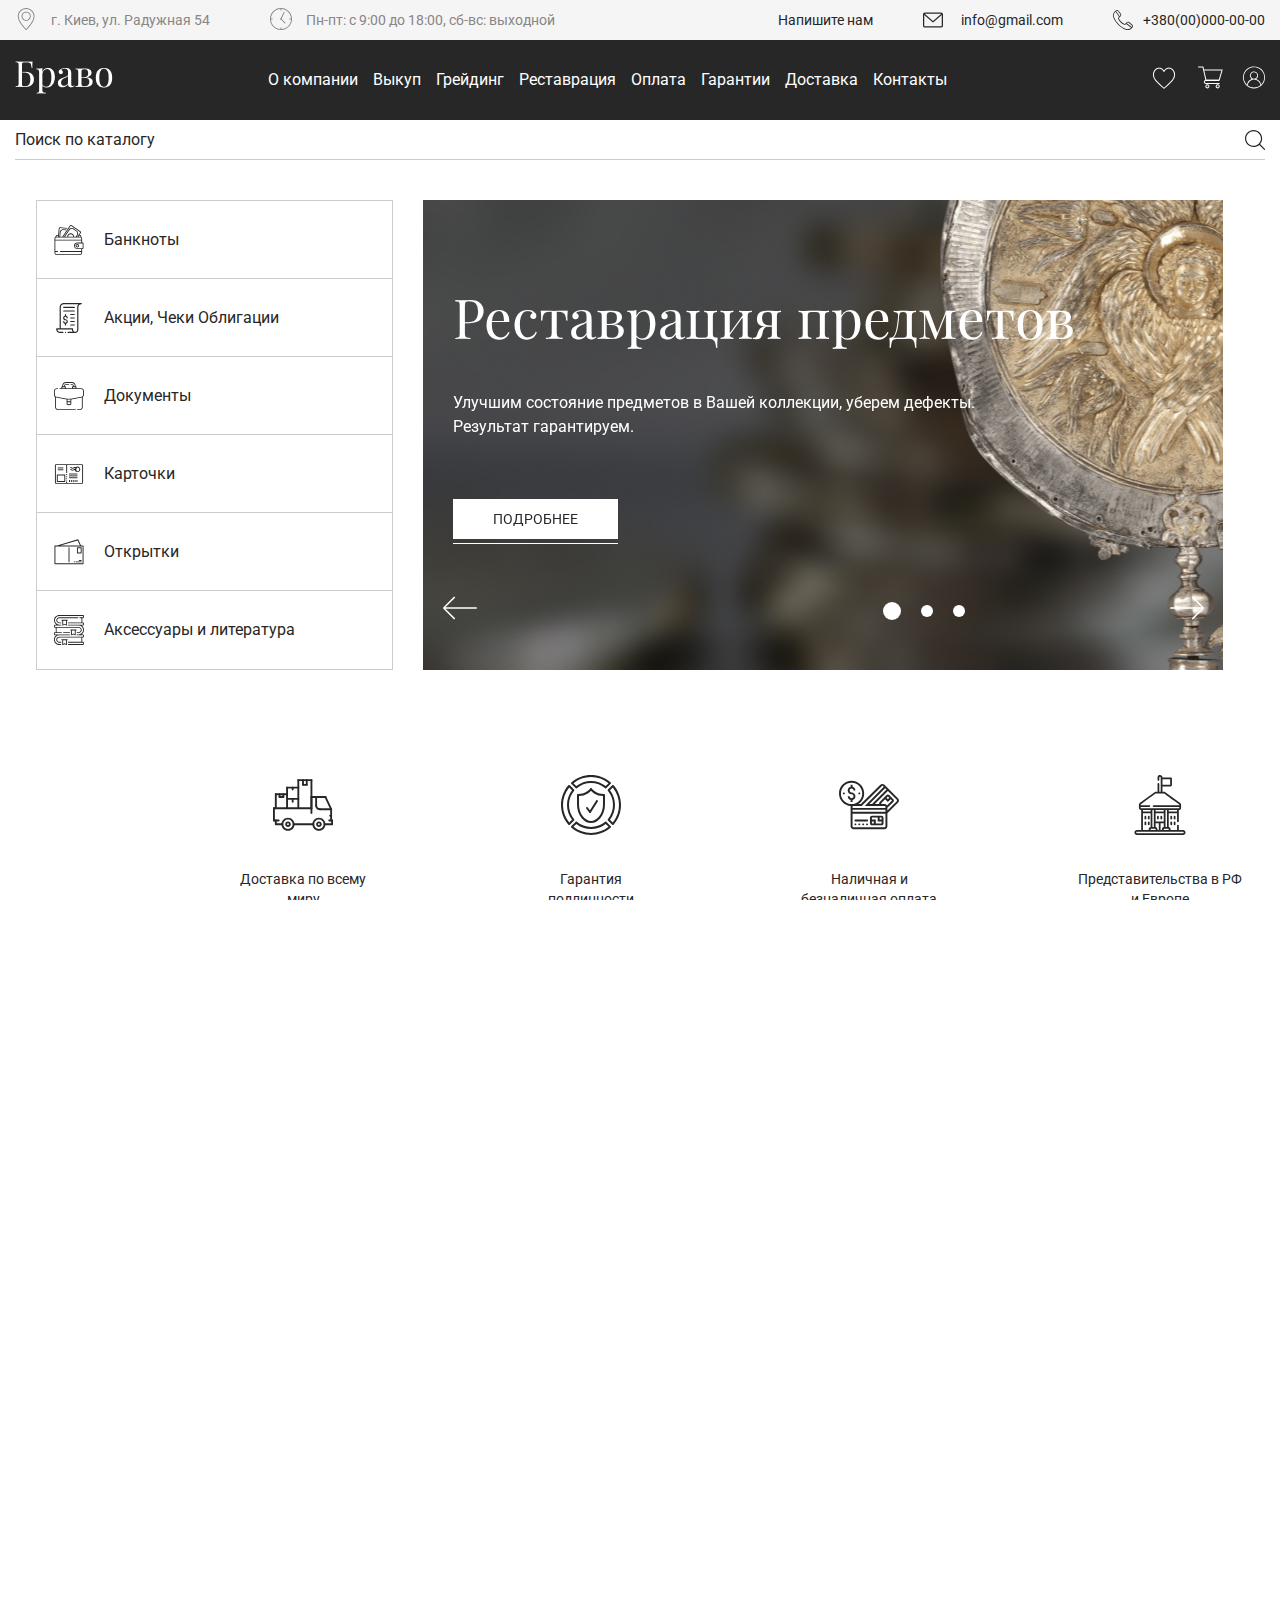
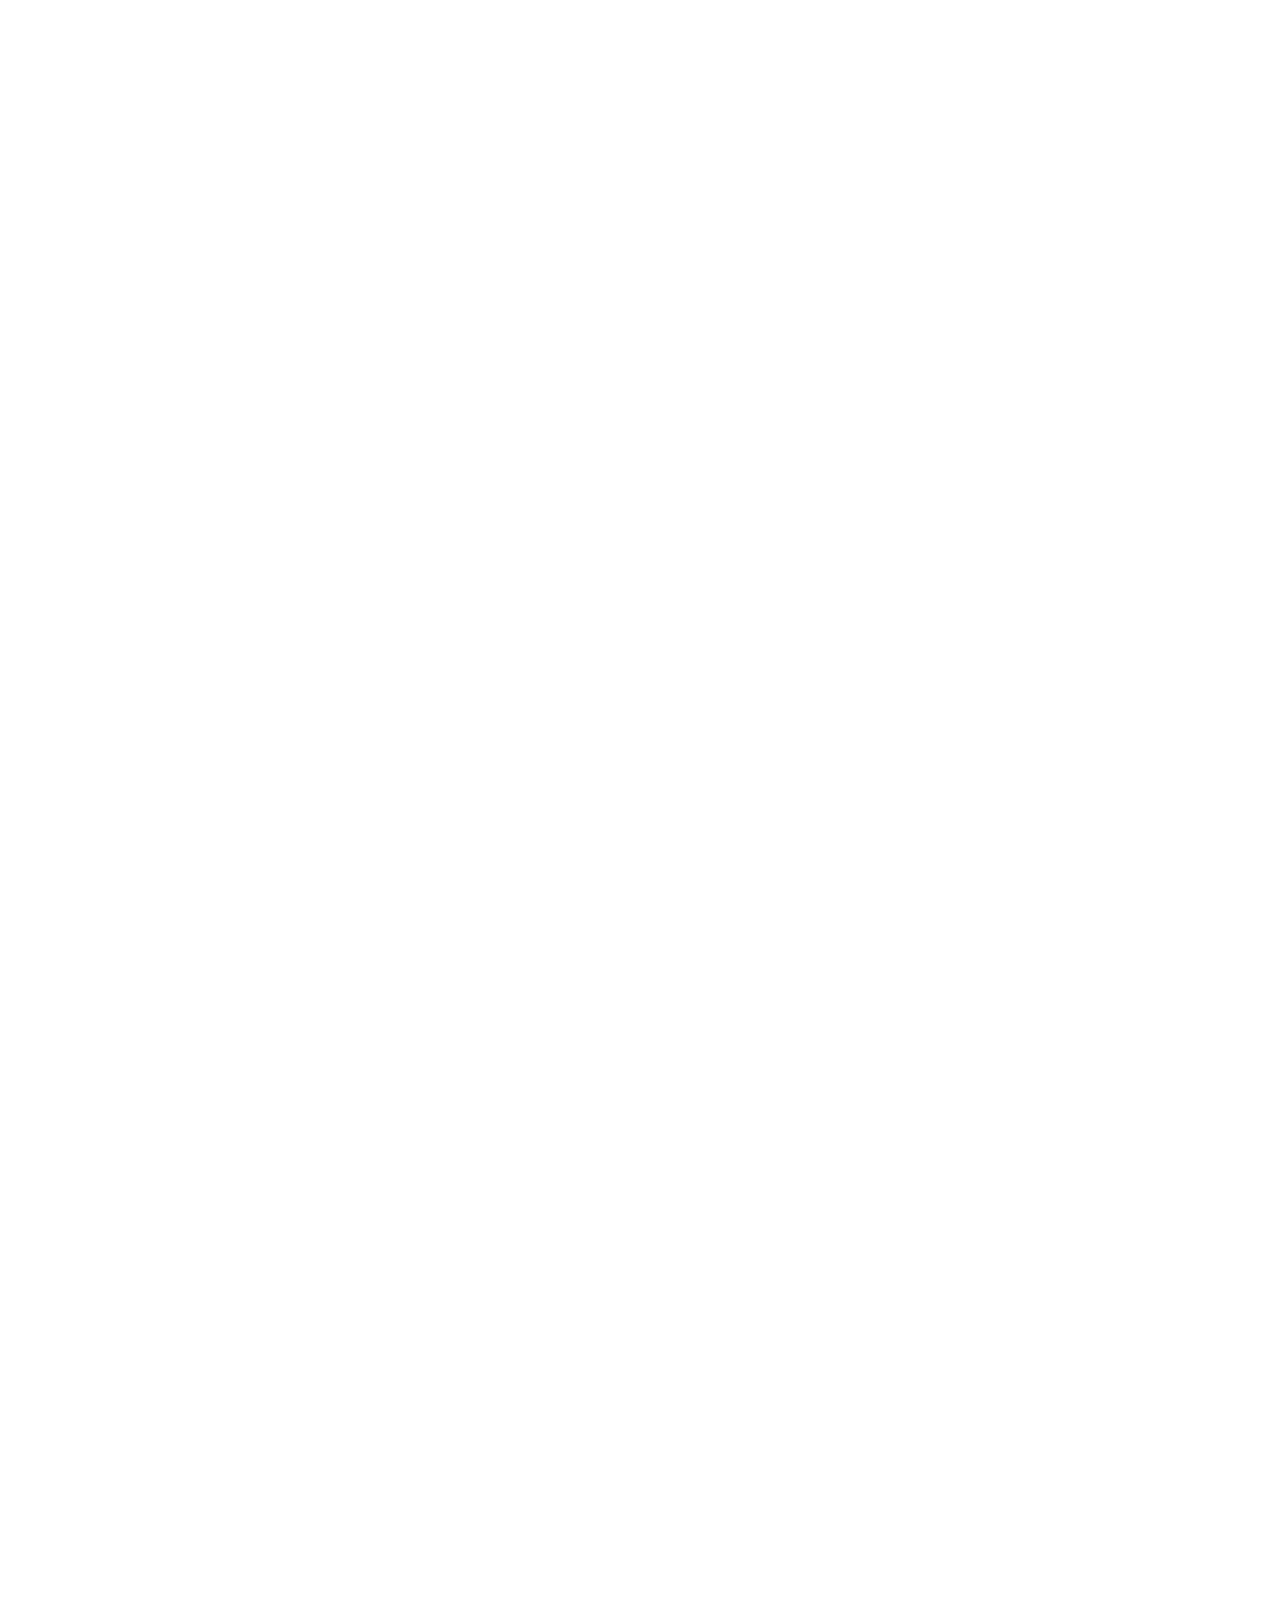
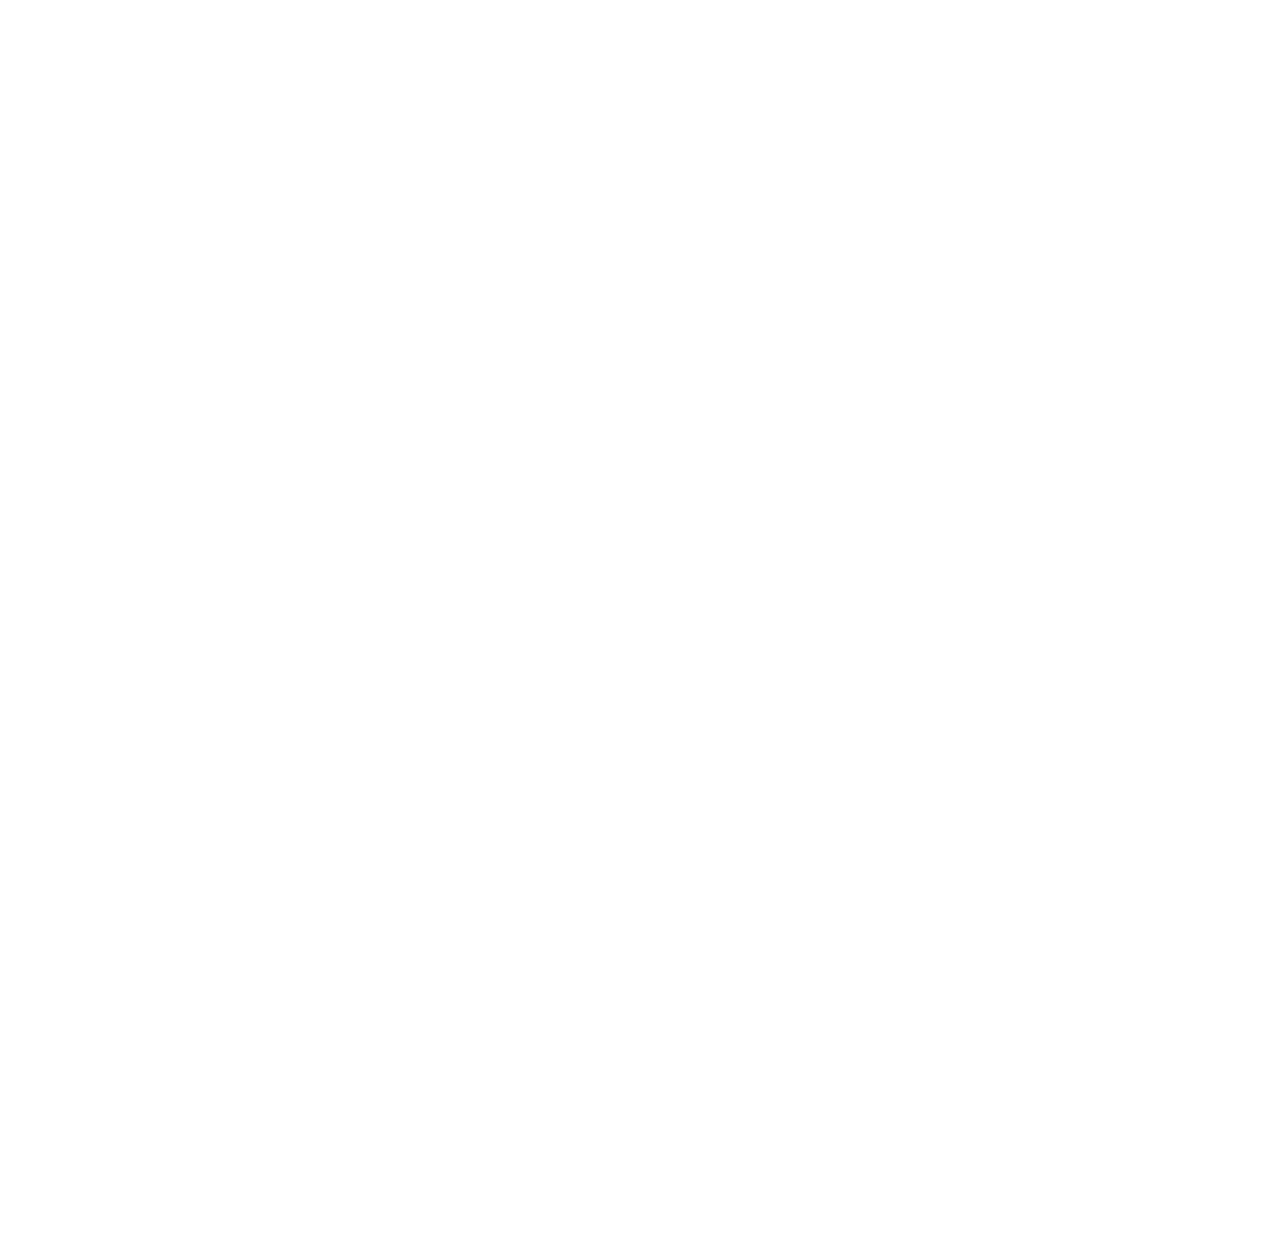
==== index.html @ ac71dc1c "new project" ====
<!DOCTYPE html>
<html lang="en">

<head>
  <meta charset="UTF-8">
  <meta name="viewport" content="width=device-width, initial-scale=1.0">
  <meta http-equiv="X-UA-Compatible" content="ie=edge">
  <title>bravo</title>
  <link href="https://fonts.googleapis.com/css2?family=Roboto:wght@400;700&display=swap" rel="stylesheet">
  <link href="https://fonts.googleapis.com/css2?family=Playfair+Display&display=swap" rel="stylesheet">
  <link rel="stylesheet" href="css/style.min.css">
</head>

<body>
  <div class="wrapper">
    <div class="content">
      <header class="header">
        <div class="container">
          <div class="header__top">
            <div class="header__top-left">
              <div class="header__top-adress">г. Киев, ул. Радужная 54</div>
              <div class="header__top-time">
                Пн-пт: с 9:00 до 18:00, сб-вс: выходной</div>
            </div>
            <div class="header__top-right">
              <a class="header__top-link" data-fancybox data-src="#modal" href="javascript:;">Напишите нам</a>
              <a class="header__top-email" href="mailto:info@gmail.com">info@gmail.com</a>
              <a class="header__top-phone" href="tel:380000000000 ">+380(00)000-00-00</a>
            </div>
          </div>
        </div>
        <div class="header__menu">
          <div class="container">
            <div class="header__menu-inner">
              <a class="header__menu-logo" href="#">
                <img src="images/icon/logo.png" alt="">
              </a>
              <div class="header__menu-btn">
                <div class="header__menu-line"></div>
                <div class="header__menu-line"></div>
                <div class="header__menu-line"></div>
              </div>
              <ul class="header__menu-list">
                <li>
                  <a class="header__menu-item" href="#">О компании</a></li>
                <li>
                  <a class="header__menu-item" href="#">Выкуп</a></li>
                <li>
                  <a class="header__menu-item" href="#">Грейдинг</a></li>
                <li>
                  <a class="header__menu-item" href="#">Реставрация</a></li>
                <li>
                  <a class="header__menu-item" href="#">Оплата</a></li>
                <li>
                  <a class="header__menu-item" href="#">Гарантии</a></li>
                <li>
                  <a class="header__menu-item" href="#">Доставка</a></li>
                <li>
                  <a class="header__menu-item" href="contacts.html">Контакты</a></li>
              </ul>

              <div class="header__menu-box">
                <a class="header__menu-link" href="#">
                  <img src="images/icon/heart.png" alt="">
                </a>
                <a class="header__menu-link" href="page-buy.html">
                  <img src="images/icon/cart.svg" alt="">
                </a>
                <a class="header__menu-link" href="user-page.html">
                  <img src="images/icon/people.svg" alt="">
                </a>
              </div>
            </div>
          </div>
        </div>
      </header>
      <div class="search">
        <div class="container">
          <form class="search__form">
            <input class="search__form-input" type="text" placeholder="Поиск по каталогу">
            <button class="search__form-btn" type="submit" value=""></button>
          </form>

        </div>
      </div>
      <section class="top">
        <div class="container">

          <div class="top__wrapper">
            <div class="top__list">
              <a href="#" class="top__list-item main-list">
                <svg width="30" height="30" viewBox="0 0 30 30" fill="none" xmlns="http://www.w3.org/2000/svg">
                  <g clip-path="url(#clip0)">
                    <path
                      d="M28.5693 17.5719H28.1203V13.5281C28.1203 12.8879 27.8017 12.321 27.3151 11.9766V11.426C27.3151 10.6273 26.6653 9.97756 25.8666 9.97756H25.5314L26.814 8.09553C27.2439 7.46471 27.0804 6.60168 26.4496 6.17172L17.7466 0.240864C17.441 0.0325632 17.0727 -0.0443118 16.7092 0.024653C16.3458 0.0935007 16.031 0.299692 15.8228 0.605317L8.311 11.6281H6.22066L6.72498 6.52288C6.73066 6.46534 6.76805 6.41547 6.8202 6.39584C7.46994 6.15086 8.03303 5.69336 8.40568 5.10766C8.43504 5.06155 8.49041 5.03518 8.54772 5.04098L11.8263 5.36489C12.0614 5.38768 12.2705 5.21647 12.2937 4.98151C12.3169 4.74655 12.1453 4.53731 11.9104 4.51411L8.63174 4.1902C8.25117 4.15293 7.88824 4.32831 7.68434 4.6487C7.41035 5.07936 6.99633 5.41569 6.51861 5.59581C6.15902 5.73139 5.91211 6.05436 5.87414 6.43879L5.36156 11.6281H4.81646L5.61404 3.55364C5.64275 3.26301 5.90215 3.0495 6.19313 3.07862L12.8186 3.73311C13.0535 3.75579 13.2628 3.58469 13.286 3.34973C13.3092 3.11477 13.1375 2.90553 12.9026 2.88233L6.27715 2.22784C5.51754 2.15289 4.83826 2.70983 4.7632 3.46956L4.12031 9.97756H3.02549C2.22686 9.97756 1.57705 10.6273 1.57705 11.426V11.8016C0.923672 12.1024 0.46875 12.7629 0.46875 13.5281V28.1C0.46875 29.1477 1.32105 30 2.36877 30H26.2204C27.268 30 28.1203 29.1477 28.1203 28.1V24.0562H28.5693C29.0992 24.0562 29.5303 23.6252 29.5303 23.0953V18.5329C29.5303 18.003 29.0992 17.5719 28.5693 17.5719ZM25.8666 10.8326C26.1939 10.8325 26.4601 11.0988 26.4601 11.4261V11.6439C26.3815 11.6339 26.3016 11.6282 26.2204 11.6282H24.4066L24.9488 10.8326H25.8666ZM16.5292 1.08672C16.6089 0.969829 16.7293 0.890962 16.8683 0.864594C16.9015 0.858325 16.9349 0.855161 16.968 0.855161C17.0733 0.855161 17.1762 0.886684 17.2651 0.94727L25.9681 6.87813C26.2094 7.0426 26.272 7.37272 26.1076 7.61401L23.3721 11.628H22.7156L24.0567 9.66004C24.2742 9.34088 24.2922 8.93471 24.1034 8.59996C23.8525 8.15524 23.7507 7.63159 23.817 7.1254C23.8662 6.74881 23.7005 6.3812 23.3845 6.16592L18.8729 3.09139C18.5569 2.87606 18.1542 2.85631 17.8217 3.03989C17.3749 3.28657 16.8503 3.38342 16.3447 3.31264C15.9697 3.26002 15.5893 3.42936 15.3751 3.74372L10.0021 11.6281H9.34559L16.5292 1.08672ZM16.7175 8.34596C14.8559 8.34596 13.3278 9.7975 13.2033 11.6281H11.0365L16.0814 4.22518C16.0815 4.22518 16.0815 4.22518 16.0815 4.22518C16.1101 4.18305 16.1576 4.15797 16.2064 4.15797C16.2129 4.15797 16.2195 4.15844 16.226 4.15932C16.9137 4.25553 17.6271 4.12393 18.2348 3.78836C18.2827 3.76188 18.3441 3.76569 18.3914 3.79791L22.9031 6.8725C22.9503 6.90473 22.9763 6.96051 22.9692 7.01465C22.8792 7.70307 23.0176 8.41522 23.3588 9.02002C23.3861 9.0686 23.3828 9.13082 23.3503 9.17858L21.6811 11.628H20.2319C20.1073 9.7975 18.5792 8.34596 16.7175 8.34596ZM19.3746 11.6281H14.0605C14.1829 10.2694 15.3275 9.20096 16.7175 9.20096C18.1076 9.2009 19.2522 10.2694 19.3746 11.6281ZM2.43199 11.426C2.43199 11.0987 2.69818 10.8324 3.02549 10.8324H4.03588L3.9573 11.6281H2.43199V11.426ZM1.32369 13.5281C1.32369 12.9518 1.7925 12.483 2.36877 12.483H26.2204C26.7966 12.483 27.2654 12.9518 27.2654 13.5281V14.7142H1.32369V13.5281ZM27.2654 28.1C27.2654 28.6762 26.7966 29.145 26.2204 29.145H2.36877C1.7925 29.145 1.32369 28.6762 1.32369 28.1V26.9139H3.62889C3.86502 26.9139 4.05633 26.7225 4.05633 26.4864C4.05633 26.2503 3.86496 26.059 3.62889 26.059H1.32369V15.5692H27.2654V17.5719H23.201H23.2009C21.9203 17.5719 20.811 18.3184 20.2845 19.3989C20.2828 19.4025 20.2808 19.4061 20.2789 19.4097C20.2745 19.4189 20.2706 19.4284 20.2663 19.4377C20.2036 19.5709 20.1491 19.7088 20.1047 19.851C20.1046 19.8514 20.1045 19.8518 20.1044 19.8522C20.0098 20.1562 19.9587 20.4793 19.9587 20.8141C19.9587 22.6018 21.4131 24.0562 23.2008 24.0562H23.2009H27.2653V26.059H6.36604C6.1299 26.059 5.93859 26.2503 5.93859 26.4864C5.93859 26.7225 6.12996 26.9139 6.36604 26.9139H27.2654V28.1ZM28.6754 23.0952C28.6754 23.1537 28.6278 23.2013 28.5693 23.2013H23.201C22.296 23.2013 21.507 22.6951 21.1023 21.951C21.0839 21.9172 21.0663 21.8829 21.0495 21.8481C21.0159 21.7786 20.9856 21.7072 20.9589 21.634C20.865 21.3782 20.8138 21.102 20.8138 20.8141C20.8138 20.5261 20.8651 20.2499 20.9589 19.9941C20.9857 19.921 21.016 19.8496 21.0495 19.78C21.0663 19.7453 21.0839 19.7109 21.1023 19.6771C21.507 18.933 22.296 18.4268 23.201 18.4268H28.5693C28.6277 18.4268 28.6754 18.4744 28.6754 18.5329V23.0952Z"
                      fill="#272727" />
                    <path
                      d="M23.3018 19.0797C22.3454 19.0797 21.5674 19.8578 21.5674 20.8141C21.5674 21.7704 22.3454 22.5484 23.3018 22.5484C24.2581 22.5484 25.0361 21.7704 25.0361 20.8141C25.0361 19.8578 24.2581 19.0797 23.3018 19.0797ZM23.3018 21.6935C22.8168 21.6935 22.4223 21.299 22.4223 20.8141C22.4223 20.3292 22.8168 19.9347 23.3018 19.9347C23.7867 19.9347 24.1812 20.3292 24.1812 20.8141C24.1812 21.299 23.7867 21.6935 23.3018 21.6935Z"
                      fill="#272727" />
                  </g>
                  <defs>
                    <clipPath id="clip0">
                      <rect width="30" height="30" fill="white" />
                    </clipPath>
                  </defs>
                </svg>
                Банкноты</a>
              <a class="top__list-item main-list" href="promotion.html">
                <svg width="30" height="30" viewBox="0 0 30 30" fill="none" xmlns="http://www.w3.org/2000/svg">
                  <path
                    d="M11.4844 13.8281C12.1305 13.8281 12.6562 14.3538 12.6562 15C12.6562 15.3236 12.9186 15.5859 13.2422 15.5859C13.5658 15.5859 13.8281 15.3236 13.8281 15C13.8281 13.9099 13.0801 12.9913 12.0703 12.7304V11.4844C12.0703 11.1608 11.808 10.8984 11.4844 10.8984C11.1608 10.8984 10.8984 11.1608 10.8984 11.4844V12.7304C9.88869 12.9913 9.14062 13.9099 9.14062 15C9.14062 16.2923 10.192 17.3438 11.4844 17.3438C12.1305 17.3438 12.6562 17.8695 12.6562 18.5156C12.6562 19.1618 12.1305 19.6875 11.4844 19.6875C10.8382 19.6875 10.3125 19.1618 10.3125 18.5156C10.3125 18.192 10.0502 17.9297 9.72656 17.9297C9.40295 17.9297 9.14062 18.192 9.14062 18.5156C9.14062 19.6057 9.88869 20.5243 10.8984 20.7852V22.0312C10.8984 22.3549 11.1608 22.6172 11.4844 22.6172C11.808 22.6172 12.0703 22.3549 12.0703 22.0312V20.7852C13.0801 20.5243 13.8281 19.6057 13.8281 18.5156C13.8281 17.2233 12.7767 16.1719 11.4844 16.1719C10.8382 16.1719 10.3125 15.6462 10.3125 15C10.3125 14.3538 10.8382 13.8281 11.4844 13.8281Z"
                    fill="#272727" />
                  <path
                    d="M9.72656 5.03906H20.2734C20.5971 5.03906 20.8594 4.77674 20.8594 4.45312C20.8594 4.12951 20.5971 3.86719 20.2734 3.86719H9.72656C9.40295 3.86719 9.14062 4.12951 9.14062 4.45312C9.14062 4.77674 9.40295 5.03906 9.72656 5.03906Z"
                    fill="#272727" />
                  <path
                    d="M9.72656 8.55469H20.2734C20.5971 8.55469 20.8594 8.29236 20.8594 7.96875C20.8594 7.64514 20.5971 7.38281 20.2734 7.38281H9.72656C9.40295 7.38281 9.14062 7.64514 9.14062 7.96875C9.14062 8.29236 9.40295 8.55469 9.72656 8.55469Z"
                    fill="#272727" />
                  <path
                    d="M20.2734 10.8984H16.7578C16.4342 10.8984 16.1719 11.1608 16.1719 11.4844C16.1719 11.808 16.4342 12.0703 16.7578 12.0703H20.2734C20.5971 12.0703 20.8594 11.808 20.8594 11.4844C20.8594 11.1608 20.5971 10.8984 20.2734 10.8984Z"
                    fill="#272727" />
                  <path
                    d="M20.2734 14.4141H16.7578C16.4342 14.4141 16.1719 14.6764 16.1719 15C16.1719 15.3236 16.4342 15.5859 16.7578 15.5859H20.2734C20.5971 15.5859 20.8594 15.3236 20.8594 15C20.8594 14.6764 20.5971 14.4141 20.2734 14.4141Z"
                    fill="#272727" />
                  <path
                    d="M20.2734 17.9297H16.7578C16.4342 17.9297 16.1719 18.192 16.1719 18.5156C16.1719 18.8392 16.4342 19.1016 16.7578 19.1016H20.2734C20.5971 19.1016 20.8594 18.8392 20.8594 18.5156C20.8594 18.192 20.5971 17.9297 20.2734 17.9297Z"
                    fill="#272727" />
                  <path
                    d="M20.8594 22.0312C20.8594 21.7076 20.5971 21.4453 20.2734 21.4453H16.7578C16.4342 21.4453 16.1719 21.7076 16.1719 22.0312C16.1719 22.3549 16.4342 22.6172 16.7578 22.6172H20.2734C20.5971 22.6172 20.8594 22.3549 20.8594 22.0312Z"
                    fill="#272727" />
                  <path
                    d="M10.8984 29.4141C10.8984 29.7377 11.1608 30 11.4844 30C11.808 30 12.0703 29.7377 12.0703 29.4141C12.0703 29.0904 11.808 28.8281 11.4844 28.8281C11.1608 28.8281 10.8984 29.0904 10.8984 29.4141Z"
                    fill="#272727" />
                  <path
                    d="M6.21094 30H8.84766C9.17127 30 9.43359 29.7377 9.43359 29.4141C9.43359 29.0904 9.17127 28.8281 8.84766 28.8281H6.21094C4.79613 28.8281 3.61236 27.82 3.34008 26.4844H17.9297V26.7773C17.9297 27.5558 18.2071 28.2705 18.6683 28.8281H14.1211C13.7975 28.8281 13.5352 29.0904 13.5352 29.4141C13.5352 29.7377 13.7975 30 14.1211 30H21.1523C22.9293 30 24.375 28.5543 24.375 26.7773C24.375 25.9627 24.375 5.35693 24.375 4.10156C24.375 2.48145 25.6859 1.17188 27.3047 1.17188C27.6283 1.17188 27.8906 0.909551 27.8906 0.585938C27.8906 0.262324 27.6283 0 27.3047 0H9.72656C7.46496 0 5.625 1.83996 5.625 4.10156V25.3125H2.69531C2.3717 25.3125 2.10938 25.5748 2.10938 25.8984C2.10938 28.16 3.94934 30 6.21094 30ZM6.79688 4.10156C6.79688 2.48613 8.11113 1.17188 9.72656 1.17129H24.4338C23.6487 1.93898 23.2031 2.98453 23.2031 4.10156V26.7773C23.2031 27.9081 22.2831 28.8281 21.1523 28.8281C20.0215 28.8281 19.1016 27.9081 19.1016 26.7773V25.8984C19.1016 25.5748 18.8392 25.3125 18.5156 25.3125H6.79688V4.10156Z"
                    fill="#272727" />
                </svg>
                Акции, Чеки Облигации</a>
              <a href="#" class="top__list-item main-list">
                <svg width="30" height="30" viewBox="0 0 30 30" fill="none" xmlns="http://www.w3.org/2000/svg">
                  <g clip-path="url(#clip0)">
                    <path
                      d="M27.1308 7.14982H22.4859V5.81864C22.4859 5.57351 22.2872 5.37484 22.0421 5.37484H21.6575V4.75342C21.6575 2.68158 19.9718 0.996094 17.9 0.996094H11.9829C9.91106 0.996094 8.22557 2.68158 8.22557 4.75342V5.37484H7.84082C7.59569 5.37484 7.39702 5.57351 7.39702 5.81864V7.15005H5.70329C5.45816 7.15005 5.25949 7.34872 5.25949 7.59362C5.25949 7.83876 5.45816 8.03743 5.70329 8.03743H27.1308C28.1912 8.03743 29.0539 8.90031 29.0539 9.96072V13.8659C29.0539 14.783 28.4006 15.5766 27.5055 15.7524L16.794 17.737H13.0886L2.38198 15.753C1.48224 15.5766 0.829012 14.783 0.829012 13.8659V9.9605C0.829012 8.90008 1.69167 8.03743 2.75208 8.03743H3.64335C3.88848 8.03743 4.08715 7.83876 4.08715 7.59362C4.08715 7.34849 3.88848 7.14982 3.64335 7.14982H2.75208C1.20232 7.14982 -0.0585938 8.41073 -0.0585938 9.9605V13.8659C-0.0585938 14.7965 0.401917 15.6398 1.12473 16.1552V26.2919C1.12473 27.8417 2.38564 29.1026 3.9354 29.1026H21.3616C21.6067 29.1026 21.8054 28.9039 21.8054 28.6588C21.8054 28.4137 21.6067 28.215 21.3616 28.215H3.9354C2.87499 28.215 2.01233 27.3523 2.01233 26.2919V16.5766C2.07917 16.5949 2.14692 16.6114 2.21581 16.6249L12.6041 18.5498V23.2103C12.6041 23.4044 12.7302 23.5758 12.9156 23.6337L14.8091 24.2256C14.8522 24.2389 14.8968 24.2457 14.9414 24.2457C14.9861 24.2457 15.0307 24.2389 15.0737 24.2256L16.9673 23.6337C17.1527 23.5758 17.2788 23.4044 17.2788 23.2103V18.5498L27.6716 16.6242C27.7389 16.6109 27.8051 16.5946 27.8705 16.577V26.2919C27.8705 27.3526 27.0079 28.215 25.9475 28.215H23.4375C23.1924 28.215 22.9937 28.4137 22.9937 28.6588C22.9937 28.9039 23.1924 29.1026 23.4375 29.1026H25.9475C27.4972 29.1026 28.7579 27.8417 28.7579 26.2919V16.1559C29.4803 15.6409 29.9415 14.797 29.9415 13.8659V9.9605C29.9415 8.41073 28.6806 7.14982 27.1308 7.14982ZM9.11295 4.75342C9.11295 3.17093 10.4004 1.8837 11.9829 1.8837H17.9C19.4825 1.8837 20.7699 3.17093 20.7699 4.75342V5.37484H19.764V4.75342C19.764 3.72574 18.9277 2.88964 17.9 2.88964H16.9162C16.6711 2.88964 16.4724 3.08831 16.4724 3.33321C16.4724 3.57834 16.6711 3.77701 16.9162 3.77701H17.9C18.4383 3.77701 18.8764 4.21509 18.8764 4.75342V5.37484H18.4916C18.2465 5.37484 18.0478 5.57351 18.0478 5.81864V7.15005H11.8348V5.81864C11.8348 5.57351 11.6361 5.37484 11.391 5.37484H11.0065V4.75342C11.0065 4.21509 11.4446 3.77701 11.9829 3.77701H14.8526C15.0978 3.77701 15.2964 3.57834 15.2964 3.33321C15.2964 3.08831 15.0978 2.88964 14.8526 2.88964H11.9829C10.9552 2.88964 10.1189 3.72574 10.1189 4.75342V5.37484H9.11295V4.75342ZM8.28462 7.14982V6.26222H10.9474V7.14982H8.28462ZM18.9354 7.14982V6.26222H21.5982V7.14982H18.9354ZM13.4917 18.6244H16.3912V20.3403H13.4917V18.6244ZM16.3912 22.8839L14.9414 23.3371L13.4917 22.8839V21.2279H16.3912V22.8839Z"
                      fill="#272727" />
                  </g>
                  <defs>
                    <clipPath id="clip0">
                      <rect width="30" height="30" fill="#272727" />
                    </clipPath>
                  </defs>
                </svg>
                Документы</a>
              <a href="#" class="top__list-item main-list">
                <svg width="30" height="30" viewBox="0 0 30 30" fill="none" xmlns="http://www.w3.org/2000/svg">
                  <path
                    d="M27.6562 5.15625H2.34375C1.97079 5.15625 1.6131 5.30441 1.34938 5.56813C1.08566 5.83185 0.9375 6.18954 0.9375 6.5625V23.4375C0.9375 23.8105 1.08566 24.1681 1.34938 24.4319C1.6131 24.6956 1.97079 24.8438 2.34375 24.8438H27.6562C28.0292 24.8438 28.3869 24.6956 28.6506 24.4319C28.9143 24.1681 29.0625 23.8105 29.0625 23.4375V6.5625C29.0625 6.18954 28.9143 5.83185 28.6506 5.56813C28.3869 5.30441 28.0292 5.15625 27.6562 5.15625ZM28.125 23.4375C28.125 23.5618 28.0756 23.681 27.9877 23.769C27.8998 23.8569 27.7806 23.9062 27.6562 23.9062H13.125V22.5H12.1875V23.9062H2.34375C2.21943 23.9062 2.1002 23.8569 2.01229 23.769C1.92439 23.681 1.875 23.5618 1.875 23.4375V6.5625C1.875 6.43818 1.92439 6.31895 2.01229 6.23104C2.1002 6.14314 2.21943 6.09375 2.34375 6.09375H12.1875V14.0625H13.125V6.09375H27.6562C27.7806 6.09375 27.8998 6.14314 27.9877 6.23104C28.0756 6.31895 28.125 6.43818 28.125 6.5625V23.4375Z"
                    fill="#272727" />
                  <path
                    d="M10.7812 15.4688H3.28125C3.15693 15.4688 3.0377 15.5181 2.94979 15.606C2.86189 15.694 2.8125 15.8132 2.8125 15.9375V22.5C2.8125 22.6243 2.86189 22.7435 2.94979 22.8315C3.0377 22.9194 3.15693 22.9688 3.28125 22.9688H10.7812C10.9056 22.9688 11.0248 22.9194 11.1127 22.8315C11.2006 22.7435 11.25 22.6243 11.25 22.5V15.9375C11.25 15.8132 11.2006 15.694 11.1127 15.606C11.0248 15.5181 10.9056 15.4688 10.7812 15.4688ZM10.3125 22.0312H3.75V16.4062H10.3125V22.0312Z"
                    fill="#272727" />
                  <path d="M12.1875 15H13.125V15.9375H12.1875V15Z" fill="#272727" />
                  <path d="M12.1875 16.875H13.125V17.8125H12.1875V16.875Z" fill="#272727" />
                  <path d="M12.1875 18.75H13.125V19.6875H12.1875V18.75Z" fill="#272727" />
                  <path d="M12.1875 20.625H13.125V21.5625H12.1875V20.625Z" fill="#272727" />
                  <path
                    d="M23.4375 7.5C22.7411 7.50012 22.0699 7.76004 21.555 8.22891C21.3053 8.14628 21.0436 8.10588 20.7806 8.10938C20.3055 8.10085 19.8392 8.23881 19.4452 8.50453C19.1935 8.67472 18.8967 8.76567 18.593 8.76567C18.2892 8.76567 17.9924 8.67472 17.7408 8.50453C17.3471 8.2388 16.8811 8.10083 16.4062 8.10938V9.04688C16.711 9.03859 17.0102 9.13029 17.258 9.30797C17.6557 9.56629 18.1197 9.70377 18.5939 9.70377C19.0681 9.70377 19.5322 9.56629 19.9298 9.30797C20.1779 9.13022 20.4774 9.03852 20.7825 9.04688C20.8373 9.04688 20.8791 9.05344 20.9264 9.05719C20.7785 9.34916 20.6833 9.66494 20.6452 9.99C20.2169 10.0066 19.8015 10.1414 19.4452 10.3795C19.1935 10.5497 18.8967 10.6407 18.593 10.6407C18.2892 10.6407 17.9924 10.5497 17.7408 10.3795C17.3471 10.1138 16.8811 9.97583 16.4062 9.98438V10.9219C16.711 10.9136 17.0102 11.0053 17.258 11.183C17.6557 11.4413 18.1197 11.5788 18.5939 11.5788C19.0681 11.5788 19.5322 11.4413 19.9298 11.183C20.1555 11.0257 20.4218 10.9371 20.6967 10.928C20.8127 11.4451 21.0725 11.919 21.4461 12.295C21.8197 12.6709 22.2919 12.9337 22.8083 13.0529C23.3247 13.1721 23.8643 13.143 24.3649 12.9689C24.8655 12.7948 25.3068 12.4828 25.6377 12.0688C25.9687 11.6549 26.176 11.1558 26.2357 10.6292C26.2953 10.1025 26.205 9.56972 25.975 9.0922C25.7451 8.61467 25.3848 8.21184 24.9359 7.93014C24.4869 7.64844 23.9675 7.49933 23.4375 7.5ZM23.4375 12.1875C23.1214 12.1869 22.8107 12.1062 22.5342 11.953C22.2577 11.7998 22.0245 11.5791 21.8564 11.3114C22.1977 11.4955 22.5811 11.5874 22.9687 11.5781V10.6406C22.6637 10.649 22.3642 10.5573 22.1161 10.3795C21.948 10.2723 21.7693 10.1829 21.5827 10.1128C21.6092 9.86593 21.6849 9.62687 21.8053 9.40969C22.1589 9.61217 22.5614 9.71367 22.9687 9.70313V8.76563C22.8098 8.76937 22.6513 8.74623 22.5 8.69719C22.7838 8.52872 23.1075 8.43907 23.4375 8.4375C23.9348 8.4375 24.4117 8.63505 24.7633 8.98668C25.115 9.33831 25.3125 9.81522 25.3125 10.3125C25.3125 10.8098 25.115 11.2867 24.7633 11.6383C24.4117 11.99 23.9348 12.1875 23.4375 12.1875Z"
                    fill="#272727" />
                  <path d="M15 14.5312H23.4375V15.4688H15V14.5312Z" fill="#272727" />
                  <path d="M15 16.4062H23.4375V17.3438H15V16.4062Z" fill="#272727" />
                  <path d="M15 18.2812H23.4375V19.2188H15V18.2812Z" fill="#272727" />
                  <path d="M15 21.0938H15.9375V22.9688H15V21.0938Z" fill="#272727" />
                  <path d="M16.875 21.0938H17.8125V22.9688H16.875V21.0938Z" fill="#272727" />
                  <path d="M18.75 21.0938H19.6875V22.9688H18.75V21.0938Z" fill="#272727" />
                  <path d="M20.625 21.0938H21.5625V22.9688H20.625V21.0938Z" fill="#272727" />
                  <path d="M22.5 21.0938H23.4375V22.9688H22.5V21.0938Z" fill="#272727" />
                  <path d="M3.75 8.4375H9.375V9.375H3.75V8.4375Z" fill="#272727" />
                  <path d="M3.75 10.3125H9.375V11.25H3.75V10.3125Z" fill="#272727" />
                </svg>
                Карточки</a>
              <a href="#" class="top__list-item main-list">
                <svg width="30" height="30" viewBox="0 0 30 30" fill="none" xmlns="http://www.w3.org/2000/svg">
                  <path
                    d="M29.0625 8.43751H27.0187L24.3316 2.61622C24.2846 2.51391 24.2022 2.432 24.0997 2.3855C23.9971 2.33901 23.8812 2.33105 23.7732 2.3631L3.21328 8.43751H0.9375C0.81318 8.43751 0.693951 8.4869 0.606044 8.5748C0.518136 8.66271 0.46875 8.78194 0.46875 8.90626V26.7188C0.46875 26.8431 0.518136 26.9623 0.606044 27.0502C0.693951 27.1381 0.81318 27.1875 0.9375 27.1875H29.0625C29.1868 27.1875 29.306 27.1381 29.394 27.0502C29.4819 26.9623 29.5312 26.8431 29.5312 26.7188V8.90626C29.5312 8.78194 29.4819 8.66271 29.394 8.5748C29.306 8.4869 29.1868 8.43751 29.0625 8.43751ZM23.6502 3.37677L25.9863 8.43751H6.52207L23.6502 3.37677ZM28.5938 26.25H1.40625V9.37501H28.5938V26.25Z"
                    fill="#272727" />
                  <path
                    d="M23.4375 16.4062H27.1875C27.3118 16.4062 27.431 16.3569 27.519 16.269C27.6069 16.181 27.6562 16.0618 27.6562 15.9375V10.7812C27.6562 10.6569 27.6069 10.5377 27.519 10.4498C27.431 10.3619 27.3118 10.3125 27.1875 10.3125H23.4375C23.3132 10.3125 23.194 10.3619 23.106 10.4498C23.0181 10.5377 22.9688 10.6569 22.9688 10.7812V15.9375C22.9688 16.0618 23.0181 16.181 23.106 16.269C23.194 16.3569 23.3132 16.4062 23.4375 16.4062ZM23.9062 11.25H26.7188V15.4688H23.9062V11.25Z"
                    fill="#272727" />
                  <path
                    d="M27.1875 22.9688H25.3125C25.1882 22.9688 25.069 23.0181 24.981 23.106C24.8931 23.194 24.8438 23.3132 24.8438 23.4375C24.8438 23.5618 24.8931 23.681 24.981 23.769C25.069 23.8569 25.1882 23.9062 25.3125 23.9062H27.1875C27.3118 23.9062 27.431 23.8569 27.519 23.769C27.6069 23.681 27.6562 23.5618 27.6562 23.4375C27.6562 23.3132 27.6069 23.194 27.519 23.106C27.431 23.0181 27.3118 22.9688 27.1875 22.9688Z"
                    fill="#272727" />
                  <path
                    d="M22.0312 25.3125H27.1875C27.3118 25.3125 27.431 25.2631 27.519 25.1752C27.6069 25.0873 27.6562 24.9681 27.6562 24.8438C27.6562 24.7194 27.6069 24.6002 27.519 24.5123C27.431 24.4244 27.3118 24.375 27.1875 24.375H22.0312C21.9069 24.375 21.7877 24.4244 21.6998 24.5123C21.6119 24.6002 21.5625 24.7194 21.5625 24.8438C21.5625 24.9681 21.6119 25.0873 21.6998 25.1752C21.7877 25.2631 21.9069 25.3125 22.0312 25.3125Z"
                    fill="#272727" />
                  <path
                    d="M15 25.3125C15.1243 25.3125 15.2435 25.2631 15.3315 25.1752C15.4194 25.0873 15.4688 24.9681 15.4688 24.8438V10.7812C15.4688 10.6569 15.4194 10.5377 15.3315 10.4498C15.2435 10.3619 15.1243 10.3125 15 10.3125C14.8757 10.3125 14.7565 10.3619 14.6685 10.4498C14.5806 10.5377 14.5312 10.6569 14.5312 10.7812V24.8438C14.5312 24.9681 14.5806 25.0873 14.6685 25.1752C14.7565 25.2631 14.8757 25.3125 15 25.3125Z"
                    fill="#272727" />
                  <path
                    d="M20.1562 25.3125H20.625C20.7493 25.3125 20.8685 25.2631 20.9565 25.1752C21.0444 25.0873 21.0938 24.9681 21.0938 24.8438C21.0938 24.7194 21.0444 24.6002 20.9565 24.5123C20.8685 24.4244 20.7493 24.375 20.625 24.375H20.1562C20.0319 24.375 19.9127 24.4244 19.8248 24.5123C19.7369 24.6002 19.6875 24.7194 19.6875 24.8438C19.6875 24.9681 19.7369 25.0873 19.8248 25.1752C19.9127 25.2631 20.0319 25.3125 20.1562 25.3125Z"
                    fill="#272727" />
                </svg>
                Открытки</a>
              <a href="#" class="top__list-item main-list">
                <svg width="30" height="30" viewBox="0 0 30 30" fill="none" xmlns="http://www.w3.org/2000/svg">
                  <g clip-path="url(#clip0)">
                    <path
                      d="M13.2504 24.2512H12.4837H8.70304H7.72835C7.48521 24.2512 7.28809 24.4483 7.28809 24.6915C7.28809 24.9347 7.48521 25.1318 7.72835 25.1318H8.26277V29.5372C8.26277 29.6842 8.33615 29.8215 8.45843 29.9032C8.5807 29.9848 8.73562 30.0001 8.87145 29.9439L10.5934 29.2312L12.3154 29.9439C12.3696 29.9663 12.4267 29.9774 12.4837 29.9774C12.5696 29.9774 12.655 29.9522 12.7284 29.9031C12.8507 29.8214 12.9241 29.6842 12.9241 29.5371V25.1317H13.2505C13.4936 25.1317 13.6908 24.9346 13.6908 24.6914C13.6908 24.4482 13.4936 24.2512 13.2504 24.2512ZM12.0435 28.8785L10.7618 28.348C10.7079 28.3257 10.6507 28.3145 10.5935 28.3145C10.5362 28.3145 10.479 28.3257 10.4251 28.348L9.14342 28.8785V25.1318H12.0436V28.8785H12.0435Z"
                      fill="#272727" />
                    <path
                      d="M9.46468 17.1747C9.22154 17.1747 9.02441 17.3717 9.02441 17.6149C9.02441 17.8581 9.22154 18.0552 9.46468 18.0552H15.7218C15.965 18.0552 16.1621 17.8581 16.1621 17.6149C16.1621 17.3717 15.965 17.1747 15.7218 17.1747H9.46468Z"
                      fill="#272727" />
                    <path
                      d="M17.2377 20.2117C17.3598 20.2934 17.5148 20.3087 17.6507 20.2524L19.3727 19.5397L21.0946 20.2524C21.1488 20.2749 21.206 20.2859 21.2629 20.2859C21.3488 20.2859 21.4342 20.2608 21.5077 20.2116C21.6299 20.1299 21.7033 19.9927 21.7033 19.8456V15.4402H22.2377C22.4809 15.4402 22.678 15.2432 22.678 15C22.678 14.7568 22.4809 14.5597 22.2377 14.5597H21.263H17.4824H16.7157C16.4725 14.5597 16.2754 14.7568 16.2754 15C16.2754 15.2432 16.4725 15.4402 16.7157 15.4402H17.0421V19.8456C17.0421 19.9927 17.1155 20.13 17.2377 20.2117ZM20.8227 15.4403V19.187L19.541 18.6565C19.4872 18.6342 19.4299 18.623 19.3727 18.623C19.3155 18.623 19.2582 18.6342 19.2043 18.6565L17.9226 19.187V15.4403H20.8227Z"
                      fill="#272727" />
                    <path
                      d="M29.1229 3.13385C29.6065 3.13385 30 2.74037 30 2.25673V0.899771C30 0.416184 29.6065 0.0227051 29.1229 0.0227051H5.33037C2.4157 0.0227051 0.0444374 2.39397 0.0444374 5.30864C0.0444374 7.14554 0.986487 8.76637 2.41259 9.71405H0.888161C0.404515 9.71405 0.011036 10.1075 0.011036 10.5912V11.9481C0.011036 12.4317 0.404515 12.8252 0.888161 12.8252H1.74392V17.1747H0.888161C0.404515 17.1747 0.011036 17.5682 0.011036 18.0518V19.4087C0.011036 19.8924 0.404515 20.2859 0.888161 20.2859H2.36816C0.942049 21.2336 0 22.8544 0 24.6914C0 27.6061 2.37127 29.9773 5.28594 29.9773H6.94192C7.18506 29.9773 7.38219 29.7803 7.38219 29.5371C7.38219 29.2939 7.18506 29.0968 6.94192 29.0968H5.28594C2.85679 29.0968 0.88053 27.1205 0.88053 24.6914C0.88053 22.2622 2.85679 20.2859 5.28594 20.2859H14.6486H15.7219C15.9651 20.2859 16.1621 20.0889 16.1621 19.8457C16.1621 19.6025 15.9651 19.4054 15.7219 19.4054L14.6534 19.4056C14.6518 19.4056 14.6503 19.4054 14.6486 19.4054H5.28594C5.23434 19.4054 5.18297 19.4063 5.13173 19.4078L0.891507 19.4088L0.888102 18.0553H7.58846C7.83161 18.0553 8.02873 17.8582 8.02873 17.615C8.02873 17.3718 7.83161 17.1747 7.58846 17.1747H2.62445V12.8252H24.6343C25.2291 12.8252 25.8113 13.0704 26.2316 13.4979C26.6435 13.9169 26.865 14.4639 26.8551 15.0379C26.8349 16.2161 25.8595 17.1747 24.6807 17.1747H23.0247C22.7815 17.1747 22.5844 17.3717 22.5844 17.6149C22.5844 17.8581 22.7815 18.0552 23.0247 18.0552H24.6807C26.3368 18.0552 27.7072 16.7084 27.7355 15.0529C27.7494 14.2409 27.4383 13.4693 26.8594 12.8806C26.2748 12.2857 25.4637 11.9446 24.6343 11.9446L2.23561 11.9478C2.2187 11.9459 2.20162 11.9446 2.18424 11.9446C2.16681 11.9446 2.14967 11.9459 2.13276 11.9479L0.891624 11.9481L0.888161 10.5945H5.33032H5.44825H6.98636C7.2295 10.5945 7.42662 10.3975 7.42662 10.1543C7.42662 9.91105 7.2295 9.71399 6.98636 9.71399H5.44831H5.33037C2.90123 9.71399 0.924967 7.73773 0.924967 5.30858C0.924967 2.87944 2.90123 0.903176 5.33037 0.903176L29.1195 0.899713L29.1229 2.25332H25.8154C25.5722 2.25332 25.3752 2.45038 25.3752 2.69359C25.3752 2.93679 25.5722 3.13385 25.8154 3.13385H27.4553V7.48332H14.2892C14.046 7.48332 13.8489 7.68038 13.8489 7.92358C13.8489 8.16678 14.046 8.36385 14.2892 8.36385L27.8451 8.36073C27.8617 8.36261 27.8785 8.36385 27.8955 8.36385C27.9126 8.36385 27.9294 8.36261 27.946 8.36073L29.1195 8.36044L29.1229 9.71399H24.6807H16.5118H14.2892C14.046 9.71399 13.8489 9.91105 13.8489 10.1543C13.8489 10.3975 14.046 10.5945 14.2892 10.5945H16.5118H24.6807C27.1099 10.5945 29.0861 12.5708 29.0861 15C29.0861 17.4291 27.1099 19.4054 24.6807 19.4054H24.242H23.0247C22.7815 19.4054 22.5844 19.6025 22.5844 19.8457C22.5844 20.0889 22.7815 20.2859 23.0247 20.2859H24.6807C24.6893 20.2859 24.6977 20.2856 24.7063 20.2856L29.0751 20.2825L29.0786 21.6361H5.33237C4.50291 21.6361 3.69188 21.9772 3.10715 22.572C2.52835 23.1609 2.21723 23.9324 2.23114 24.7444C2.2595 26.3998 3.6299 27.7467 5.286 27.7467H6.94198C7.18512 27.7467 7.38224 27.5496 7.38224 27.3064C7.38224 27.0632 7.18512 26.8661 6.94198 26.8661H5.286C4.1072 26.8661 3.13175 25.9076 3.11156 24.7293C3.1017 24.1553 3.32312 23.6084 3.73509 23.1894C4.15534 22.7619 4.73754 22.5167 5.33237 22.5167H27.3422V26.8662H14.2448C14.0017 26.8662 13.8045 27.0632 13.8045 27.3064C13.8045 27.5496 14.0017 27.7467 14.2448 27.7467L29.0751 27.7433L29.0786 29.0969H14.2448C14.0017 29.0969 13.8045 29.2939 13.8045 29.5371C13.8045 29.7803 14.0017 29.9774 14.2448 29.9774H29.0785C29.5621 29.9774 29.9556 29.5839 29.9556 29.1003V27.7434C29.9556 27.2597 29.5621 26.8662 29.0785 26.8662H28.2227V22.5167H29.0785C29.5621 22.5167 29.9556 22.1232 29.9556 21.6396V20.2827C29.9556 19.799 29.5621 19.4056 29.0785 19.4056H27.5985C29.0246 18.4579 29.9667 16.8371 29.9667 15.0002C29.9667 13.1632 29.0246 11.5424 27.5985 10.5947H29.1229C29.6065 10.5947 30 10.2012 30 9.71757V8.36068C30 7.87703 29.6065 7.48355 29.1229 7.48355H28.3358V3.13385H29.1229Z"
                      fill="#272727" />
                    <path
                      d="M24.3798 2.69368C24.3798 2.45048 24.1827 2.25342 23.9395 2.25342H5.37706C4.5476 2.25342 3.73652 2.59459 3.15185 3.18936C2.57305 3.77814 2.26193 4.54966 2.27584 5.36175C2.30419 7.01714 3.67459 8.36394 5.33069 8.36394H6.98667C7.22982 8.36394 7.42694 8.16688 7.42694 7.92368C7.42694 7.68047 7.22982 7.48341 6.98667 7.48341H5.33069C4.15189 7.48341 3.17644 6.52487 3.15625 5.34666C3.14639 4.77267 3.36781 4.22575 3.77978 3.80673C4.20003 3.3792 4.78224 3.13401 5.37706 3.13401H23.9395C24.1827 3.13395 24.3798 2.93688 24.3798 2.69368Z"
                      fill="#272727" />
                    <path
                      d="M8.50237 10.5204C8.62465 10.6022 8.77956 10.6174 8.9154 10.5612L10.6374 9.84845L12.3593 10.5612C12.4135 10.5836 12.4707 10.5946 12.5277 10.5946C12.6136 10.5946 12.6989 10.5695 12.7724 10.5204C12.8946 10.4386 12.968 10.3014 12.968 10.1543V5.74894H13.2944C13.5376 5.74894 13.7347 5.55188 13.7347 5.30867C13.7347 5.06547 13.5376 4.86841 13.2944 4.86841H12.5277H8.74704H7.7723C7.52915 4.86841 7.33203 5.06547 7.33203 5.30867C7.33203 5.55188 7.52915 5.74894 7.7723 5.74894H8.30672V10.1543C8.30672 10.3014 8.3801 10.4387 8.50237 10.5204ZM12.0874 5.74894V9.49565L10.8057 8.96516C10.7518 8.94286 10.6946 8.9317 10.6374 8.9317C10.5801 8.9317 10.5229 8.94286 10.469 8.96516L9.18731 9.49565V5.74894H12.0874Z"
                      fill="#272727" />
                  </g>
                  <defs>
                    <clipPath id="clip0">
                      <rect width="30" height="30" fill="white" />
                    </clipPath>
                  </defs>
                </svg>
                Аксессуары и литература</a>
            </div>
            <div class="slider">
              <div class="top__slider">
                <div class="top__slider-item" style="background-image: url(images/content/slider-top.jpg);">
                  <h2 class="top__slider-title title">Реставрация предметов</h2>
                  <p class="top__slider-text">Улучшим состояние предметов в Вашей коллекции, уберем дефекты. Результат
                    гарантируем.</p>
                  <a class="top__slider-btn" href="#">ПОДРОБНЕЕ</a>
                </div>
                <div class="top__slider-item" style="background-image: url(images/content/slider-top.jpg);">
                  <h2 class="top__slider-title">Реставрация предметов</h2>
                  <p class="top__slider-text">Улучшим состояние предметов в Вашей коллекции, уберем дефекты. Результат
                    гарантируем.</p>
                  <a class="top__slider-btn" href="#">ПОДРОБНЕЕ</a>
                </div>
                <div class="top__slider-item" style="background-image: url(images/content/slider-top.jpg);">
                  <h2 class="top__slider-title">Реставрация предметов</h2>
                  <p class="top__slider-text">Улучшим состояние предметов в Вашей коллекции, уберем дефекты. Результат
                    гарантируем.</p>
                  <a class="top__slider-btn main-btn" href="#">ПОДРОБНЕЕ</a>
                </div>
              </div>
            </div>
          </div>
        </div>
      </section>
      <section class="advantages">
        <div class="container">
          <div class="container-main">
            <div class="advantages__items">
              <a class="advantages__item wow animate__animated animate__fadeInUp animate__delay-0.5s" href="#">
                <img src="images/icon/advantages-1.svg" alt="">
                Доставка по всему миру
              </a>
              <a class="advantages__item animate__animated animate__fadeInUp animate__delay-1s" href="#">
                <img src="images/icon/advantages-2.svg" alt="">
                Гарантия подлинности
              </a>
              <a class="advantages__item animate__animated animate__fadeInUp animate__delay-3s" href="#">
                <img src="images/icon/advantages-3.svg" alt="">
                Наличная и безналичная оплата
              </a>
              <a class="advantages__item animate__animated animate__fadeInUp animate__delay-4s" href="#">
                <img src="images/icon/advantages-4.svg" alt="">
                Представительства в РФ и Европе
              </a>
            </div>
          </div>
        </div>
      </section>
      <section class="products">
        <div class="container">
          <div class="container-main">
            <div class="products__inner">
              <div class="products__inner-btn">
                <button class="products__inner-specially">спецпредложения</button>
                <button class="products__inner-rarity">редкости</button>
                <button class="products__inner-link main-link">Перейти в каталог
                  <a href="product-page.html"></a>
                </button>
              </div>
              <div class="products__items">
                <div class="products__item">
                  <div class="products__item-top">
                    <div class="products__item-new">Новинка</div>
                    <a class="products__item-icon" href="#"><img src="images/icon/arrows.svg" alt=""></a>
                    <a class="products__item-icon" href="#"><img src="images/icon/love.svg" alt=""></a>
                  </div>
                  <div class="products__item-img">
                    <img src="images/content/product-1.jpg" alt="">
                  </div>
                  <p class="products__item-text">Россия для Финляндии 2 рубля 1828 Pick A28 c, Рябченко 27671 бумага
                    10-2-1-1</p>
                  <div class="products__item-price">520 000 ₽</div>
                  <a class="products__item-btn" href="page-buy.html">в корзину</a>
                </div>
                <div class="products__item">
                  <div class="products__item-top">
                    <div class="products__item-new">Новинка</div>
                    <a class="products__item-icon" href="#"><img src="images/icon/arrows.svg" alt=""></a>
                    <a class="products__item-icon" href="#"><img src="images/icon/love.svg" alt=""></a>
                  </div>
                  <div class="products__item-img">
                    <img src="images/content/product-2.jpg" alt="">
                  </div>
                  <p class="products__item-text">Россия для Финляндии 2 рубля 1828 Pick A28 c, Рябченко 27671 бумага
                    10-2-1-1</p>
                  <div class="products__item-price">520 000 ₽</div>
                  <a class="products__item-btn" href="page-buy.html">в корзину</a>
                </div>
                <div class="products__item">
                  <div class="products__item-top">
                    <div class="products__item-new">Новинка</div>
                    <a class="products__item-icon" href="#"><img src="images/icon/arrows.svg" alt=""></a>
                    <a class="products__item-icon" href="#"><img src="images/icon/love.svg" alt=""></a>
                  </div>
                  <div class="products__item-img">
                    <img src="images/content/product-3.jpg" alt="">
                  </div>
                  <p class="products__item-text">Россия для Финляндии 2 рубля 1828 Pick A28 c, Рябченко 27671 бумага
                    10-2-1-1</p>
                  <div class="products__item-price">520 000 ₽</div>
                  <a class="products__item-btn" href="page-buy.html">в корзину</a>
                </div>
                <div class="products__item">
                  <div class="products__item-top">
                    <div class="products__item-new">Новинка</div>
                    <a class="products__item-icon" href="#"><img src="images/icon/arrows.svg" alt=""></a>
                    <a class="products__item-icon" href="#"><img src="images/icon/love.svg" alt=""></a>
                  </div>
                  <div class="products__item-img">
                    <img src="images/content/product-1.jpg" alt="">
                  </div>
                  <p class="products__item-text">Россия для Финляндии 2 рубля 1828 Pick A28 c, Рябченко 27671 бумага
                    10-2-1-1</p>
                  <div class="products__item-price">520 000 ₽</div>
                  <a class="products__item-btn" href="page-buy.html">в корзину</a>
                </div>
                <div class="products__item">
                  <div class="products__item-top">
                    <div class="products__item-new">Новинка</div>
                    <a class="products__item-icon" href="#"><img src="images/icon/arrows.svg" alt=""></a>
                    <a class="products__item-icon" href="#"><img src="images/icon/love.svg" alt=""></a>
                  </div>
                  <div class="products__item-img">
                    <img src="images/content/product-2.jpg" alt="">
                  </div>
                  <p class="products__item-text">Россия для Финляндии 2 рубля 1828 Pick A28 c, Рябченко 27671 бумага
                    10-2-1-1</p>
                  <div class="products__item-price">520 000 ₽</div>
                  <a class="products__item-btn" href="page-buy.html">в корзину</a>
                </div>
                <div class="products__item">
                  <div class="products__item-top">
                    <div class="products__item-new">Новинка</div>
                    <a class="products__item-icon" href="#"><img src="images/icon/arrows.svg" alt=""></a>
                    <a class="products__item-icon" href="#"><img src="images/icon/love.svg" alt=""></a>
                  </div>
                  <div class="products__item-img">
                    <img src="images/content/product-3.jpg" alt="">
                  </div>
                  <p class="products__item-text">Россия для Финляндии 2 рубля 1828 Pick A28 c, Рябченко 27671 бумага
                    10-2-1-1</p>
                  <div class="products__item-price">520 000 ₽</div>
                  <a class="products__item-btn" href="page-buy.html">в корзину</a>
                </div>
              </div>
            </div>
          </div>
        </div>
      </section>
      <section class="main">
        <div class="container">
          <div class="container-main">
            <div class="main__top top">
              <h3 class="main__top-title title">Главное</h3>
              <button class="main__top-link main-link">Весь каталог</button>
            </div>
            <div class="main__box">
              <div class="main__box-item" href="#"><svg width="78" height="80" viewBox="0 0 78 80" fill="none"
                  xmlns="http://www.w3.org/2000/svg">
                  <path
                    d="M75.1857 46.8585H73.9885V36.0749C73.9885 34.3677 73.1388 32.8561 71.8411 31.9377V30.4694C71.8411 28.3396 70.1085 26.6069 67.9786 26.6069H67.0847L70.5049 21.5881C71.6513 19.906 71.2154 17.6046 69.5332 16.458L46.3252 0.642365C45.5104 0.0868963 44.5282 -0.118104 43.5588 0.0658025C42.5899 0.249396 41.7504 0.79924 41.195 1.61424L21.1636 31.0085H15.5894L16.9343 17.3944C16.9494 17.241 17.0491 17.108 17.1882 17.0556C18.9208 16.4024 20.4224 15.1824 21.4161 13.6205C21.4944 13.4975 21.6421 13.4272 21.7949 13.4427L30.5379 14.3064C31.1647 14.3672 31.7224 13.9106 31.7843 13.2841C31.8461 12.6575 31.3885 12.0996 30.7619 12.0377L22.0189 11.1739C21.0041 11.0746 20.0363 11.5422 19.4925 12.3966C18.7619 13.545 17.6579 14.4419 16.3839 14.9222C15.425 15.2838 14.7666 16.145 14.6654 17.1702L13.2985 31.0083H11.8449L13.9718 9.47643C14.0483 8.70143 14.74 8.13205 15.516 8.20971L33.1838 9.95502C33.8104 10.0155 34.3683 9.55924 34.4302 8.93268C34.4921 8.30612 34.0344 7.74815 33.4079 7.68627L15.74 5.94096C13.7144 5.74112 11.903 7.22627 11.7029 9.25221L9.98848 26.6069H7.06895C4.93926 26.6069 3.20645 28.3396 3.20645 30.4694V31.471C1.4641 32.2731 0.250977 34.0344 0.250977 36.0749V74.9335C0.250977 77.7272 2.52379 80 5.3177 80H68.9219C71.7157 80 73.9885 77.7272 73.9885 74.9335V64.15H75.1857C76.5988 64.15 77.7483 63.0005 77.7483 61.5875V49.4211C77.7485 48.008 76.5988 46.8585 75.1857 46.8585ZM67.9786 28.8869C68.8514 28.8867 69.5613 29.5967 69.5613 30.4696V31.0503C69.3516 31.0238 69.1386 31.0086 68.9219 31.0086H64.0852L65.531 28.8869H67.9786ZM43.0789 2.89799C43.2914 2.58627 43.6125 2.37596 43.9832 2.30565C44.0718 2.28893 44.1607 2.28049 44.2489 2.28049C44.5297 2.28049 44.8041 2.36455 45.0413 2.52612L68.2493 18.3417C68.8927 18.7803 69.0596 19.6606 68.6211 20.3041L61.3264 31.0081H59.5758L63.1522 25.7602C63.7322 24.9091 63.78 23.826 63.2766 22.9333C62.6075 21.7474 62.3363 20.351 62.5129 19.0011C62.6441 17.9969 62.2022 17.0166 61.3597 16.4425L49.3288 8.24377C48.4861 7.66955 47.4121 7.6169 46.5255 8.10643C45.3341 8.76424 43.9352 9.02252 42.5868 8.83377C41.5868 8.69346 40.5725 9.14502 40.0011 9.9833L25.6732 31.0083H23.9225L43.0789 2.89799ZM43.581 22.256C38.6168 22.256 34.5418 26.1267 34.2097 31.0083H28.4318L41.8847 11.2672C41.8849 11.2672 41.8849 11.2672 41.8849 11.2672C41.9613 11.1549 42.088 11.088 42.2182 11.088C42.2355 11.088 42.2529 11.0892 42.2702 11.0916C44.1043 11.3481 46.0066 10.9972 47.6272 10.1024C47.7547 10.0317 47.9185 10.0419 48.0447 10.1278L60.0758 18.3267C60.2018 18.4127 60.271 18.5614 60.2522 18.7058C60.0121 20.5416 60.3811 22.4406 61.291 24.0535C61.3639 24.183 61.355 24.3489 61.2685 24.4763L56.8172 31.0081H52.9527C52.6204 26.1267 48.5455 22.256 43.581 22.256ZM50.6666 31.0085H36.4955C36.8221 27.3852 39.8743 24.536 43.581 24.536C47.2879 24.5358 50.3402 27.3852 50.6666 31.0085ZM5.48629 30.4694C5.48629 29.5966 6.19613 28.8866 7.06895 28.8866H9.76332L9.55379 31.0083H5.48629V30.4694ZM2.53082 36.0749C2.53082 34.5383 3.78098 33.2882 5.3177 33.2882H68.9219C70.4586 33.2882 71.7086 34.5383 71.7086 36.0749V39.238H2.53082V36.0749ZM71.7086 74.9335C71.7086 76.47 70.4586 77.7202 68.9219 77.7202H5.3177C3.78098 77.7202 2.53082 76.47 2.53082 74.9335V71.7703H8.67801C9.3077 71.7703 9.81785 71.26 9.81785 70.6305C9.81785 70.001 9.30754 69.4907 8.67801 69.4907H2.53082V41.5178H71.7086V46.8585H60.8702H60.87C57.455 46.8585 54.4969 48.8491 53.093 51.7305C53.0883 51.7402 53.083 51.7496 53.0782 51.7592C53.0663 51.7838 53.056 51.8092 53.0444 51.8339C52.8772 52.1891 52.7319 52.5567 52.6136 52.9361C52.6133 52.9372 52.613 52.9382 52.6127 52.9392C52.3604 53.75 52.2243 54.6114 52.2243 55.5042C52.2243 60.2716 56.1027 64.15 60.8699 64.15H60.87H71.7085V69.4907H15.9771C15.3474 69.4907 14.8372 70.001 14.8372 70.6305C14.8372 71.26 15.3475 71.7703 15.9771 71.7703H71.7086V74.9335ZM75.4686 61.5874C75.4686 61.7433 75.3418 61.8702 75.1857 61.8702H60.8703C58.4571 61.8702 56.353 60.5203 55.2738 58.5361C55.2247 58.446 55.1779 58.3544 55.133 58.2617C55.0435 58.0763 54.9627 57.8858 54.8913 57.6908C54.641 57.0086 54.5044 56.2721 54.5044 55.5042C54.5044 54.7364 54.6411 53.9999 54.8913 53.3177C54.9629 53.1228 55.0436 52.9324 55.133 52.7467C55.1779 52.6541 55.2247 52.5625 55.2738 52.4724C56.353 50.4882 58.4571 49.1383 60.8703 49.1383H75.1857C75.3416 49.1383 75.4686 49.2652 75.4686 49.4211V61.5874Z"
                    fill="#272727" />
                </svg>
                <p>Банкноты</p>
              </div>
              <div class="main__box-item" href="#"><svg width="80" height="80" viewBox="0 0 80 80" fill="none"
                  xmlns="http://www.w3.org/2000/svg">
                  <path
                    d="M50.3132 0.00088501C44.7022 0.00088501 39.237 1.57585 34.5085 4.55532C33.7784 5.01546 33.5595 5.98013 34.0196 6.71027C34.4796 7.44057 35.4446 7.65947 36.1746 7.19917C40.4037 4.53438 45.2928 3.12582 50.3134 3.12582C64.9596 3.12582 76.8753 15.0415 76.8753 29.6877C76.8753 44.334 64.9596 56.2497 50.3134 56.2497C35.6671 56.2497 23.7514 44.334 23.7514 29.6877C23.7514 24.6664 25.16 19.7773 27.8249 15.5491C28.2851 14.819 28.0662 13.8542 27.3362 13.3942C26.6062 12.9339 25.6412 13.1528 25.1812 13.8829C22.2015 18.611 20.6265 24.076 20.6265 29.6877C20.6265 36.1845 22.7258 42.1992 26.2793 47.0927L23.6072 49.7648C21.8652 48.935 19.7134 49.2394 18.2733 50.6795L1.37065 67.5819C-0.456807 69.4095 -0.456963 72.3832 1.37065 74.211L5.78993 78.6303C6.67288 79.5131 7.85005 79.9995 9.10439 79.9995C10.3589 79.9995 11.5361 79.5132 12.4189 78.6303L29.3212 61.728C30.2039 60.845 30.6903 59.6679 30.6903 58.4134C30.6903 57.7017 30.5335 57.0151 30.2369 56.393L32.9081 53.7216C37.8016 57.2753 43.8163 59.3745 50.313 59.3745C66.6825 59.3745 79.9999 46.0571 79.9999 29.6876C79.9999 13.3181 66.6827 0.00088501 50.3132 0.00088501ZM27.1117 59.5184L10.2094 76.4205C9.91672 76.7132 9.52439 76.8744 9.10455 76.8744C8.68472 76.8744 8.29238 76.7132 7.99973 76.4205L3.58045 72.0012C2.97125 71.3922 2.97125 70.4008 3.58045 69.7916L20.4827 52.8891C20.7873 52.5846 21.1873 52.4323 21.5874 52.4323C21.9876 52.4323 22.3877 52.5846 22.6922 52.8891L27.1117 57.3086C27.4043 57.6012 27.5654 57.9935 27.5654 58.4132C27.5654 58.8329 27.4045 59.2255 27.1117 59.5184ZM28.2165 53.9941L26.0068 51.7843L28.2562 49.535C28.9538 50.3095 29.6913 51.047 30.4658 51.7446L28.2165 53.9941Z"
                    fill="#272727" />
                  <path
                    d="M68.8138 41.4679C69.5721 41.879 70.5208 41.5973 70.9319 40.8387C72.7756 37.4364 73.75 33.5804 73.75 29.6879C73.75 16.7647 63.2361 6.25085 50.313 6.25085C37.3898 6.25085 26.876 16.7647 26.876 29.6879C26.876 42.611 37.3898 53.1248 50.313 53.1248C54.2059 53.1248 58.0619 52.1503 61.4638 50.3066C62.2224 49.8954 62.5043 48.9471 62.093 48.1884C61.6819 47.4297 60.7331 47.1483 59.9748 47.5592C57.0285 49.156 53.6874 49.9999 50.3128 49.9999C39.1127 49.9999 30.0008 40.8881 30.0008 29.6879C30.0008 18.4876 39.1127 9.37579 50.3128 9.37579C61.513 9.37579 70.6249 18.4876 70.6249 29.6879C70.6249 33.0622 69.781 36.4032 68.1843 39.3498C67.7732 40.1086 68.0551 41.0568 68.8138 41.4679Z"
                    fill="#272727" />
                  <path
                    d="M66.6778 30.591C67.0613 30.0498 67.0613 29.3256 66.6778 28.7844C63.2817 23.9909 57.0112 21.0131 50.3134 21.0131C43.6155 21.0131 37.3449 23.991 33.9487 28.7844C33.5653 29.3256 33.5653 30.0498 33.9487 30.591C37.3449 35.3845 43.6155 38.3621 50.3134 38.3621C57.0112 38.3621 63.2817 35.3845 66.6778 30.591ZM55.8629 29.6876C55.8629 32.7477 53.3733 35.2374 50.3132 35.2374C47.2533 35.2374 44.7636 32.7477 44.7636 29.6876C44.7636 26.6277 47.2533 24.1381 50.3132 24.1381C53.3733 24.1381 55.8629 26.6277 55.8629 29.6876ZM37.2024 29.6878C38.6075 28.0425 40.4611 26.7046 42.5857 25.7544C41.9818 26.936 41.6388 28.2722 41.6388 29.6876C41.6388 31.1032 41.982 32.4394 42.5859 33.6211C40.4611 32.671 38.6075 31.3331 37.2024 29.6878ZM58.0408 33.621C58.6447 32.4393 58.9879 31.1032 58.9879 29.6875C58.9879 28.272 58.6449 26.9358 58.041 25.7543C60.1655 26.7044 62.019 28.0423 63.4242 29.6876C62.0189 31.3331 60.1655 32.6708 58.0408 33.621Z"
                    fill="#272727" />
                  <path
                    d="M50.3125 31.2503H50.3138C51.1766 31.2503 51.8756 30.5506 51.8756 29.6878C51.8756 28.825 51.1755 28.1253 50.3125 28.1253C49.4495 28.1253 48.75 28.825 48.75 29.6878C48.75 30.5506 49.4497 31.2503 50.3125 31.2503Z"
                    fill="#272727" />
                </svg>
                <p>Грейдинг</p>
              </div>
              <div class="main__box-item" href="#"><svg width="80" height="80" viewBox="0 0 80 80" fill="none"
                  xmlns="http://www.w3.org/2000/svg">
                  <path
                    d="M79.3464 46.8534C72.439 42.6815 69.0466 34.5029 70.973 26.6667C71.1007 26.2041 70.9699 25.7085 70.6306 25.3692C70.2912 25.0298 69.7957 24.899 69.333 25.0267C63.5161 26.4692 57.3614 24.9754 52.853 21.0267C52.2971 20.5407 51.4524 20.5974 50.9664 21.1534C50.4804 21.7094 50.5371 22.554 51.093 23.0401C55.729 27.0919 61.9095 28.9051 67.9997 28.0001C66.8678 35.6796 70.0427 43.3608 76.2664 48.0001C70.0475 52.6431 66.8739 60.3212 67.9997 68.0001C60.3201 66.8682 52.639 70.043 47.9997 76.2667C43.3623 70.0406 35.6797 66.8652 27.9997 68.0001C29.1929 60.313 26.0054 52.6013 19.733 48.0001C25.3565 43.8098 28.5297 37.0986 28.1997 30.0934L38.6664 40.5201C35.4432 44.565 35.1743 50.22 37.9992 54.5525C40.824 58.885 46.107 60.9201 51.1084 59.6024C56.1098 58.2847 59.7043 53.9107 60.0277 48.7488C60.3512 43.5868 57.3308 38.7984 52.533 36.8667C51.8482 36.5869 51.0662 36.9152 50.7864 37.6001C50.5065 38.2849 50.8349 39.0669 51.5197 39.3467C55.2278 40.8362 57.5762 44.521 57.3605 48.5112C57.1448 52.5014 54.4129 55.9116 50.5658 56.9927C46.7188 58.0738 42.6104 56.5859 40.3478 53.2922C38.0851 49.9984 38.1703 45.6297 40.5597 42.4267L47.0797 48.9467C47.3248 49.1898 47.6545 49.3284 47.9997 49.3334C48.5414 49.3365 49.0311 49.0116 49.2389 48.5114C49.4466 48.0111 49.331 47.4348 48.9464 47.0534L42.4264 40.5334C43.0659 40.0502 43.765 39.6513 44.5064 39.3467C45.1912 39.0669 45.5195 38.2849 45.2397 37.6001C44.9599 36.9152 44.1779 36.5869 43.493 36.8667C42.4188 37.3252 41.4136 37.931 40.5064 38.6667L30.093 28.2401C35.4975 28.5183 40.7988 26.6875 44.8797 23.1334C45.4357 22.6474 45.4924 21.8027 45.0064 21.2467C44.5204 20.6908 43.6757 20.634 43.1197 21.1201C38.6931 24.9709 32.6853 26.4592 26.973 25.1201L23.9064 22.0401C25.4917 20.2427 26.6778 18.1295 27.3864 15.84C28.1597 13.1734 27.9464 11.0001 26.7864 9.84005C23.5064 6.54672 20.6264 3.65338 17.333 0.386717C16.813 -0.130248 15.9731 -0.130248 15.453 0.386717C15.2006 0.637072 15.0586 0.977867 15.0586 1.33338C15.0586 1.6889 15.2006 2.02969 15.453 2.28005L19.2264 6.05338C19.453 6.28005 19.733 7.38672 19.1464 9.41338C17.6486 14.045 14.018 17.6756 9.38637 19.1734C7.37304 19.76 6.25304 19.48 6.02637 19.2534L2.27971 15.48C2.02935 15.2276 1.68856 15.0857 1.33304 15.0857C0.977522 15.0857 0.636728 15.2276 0.386372 15.48C-0.113166 15.9968 -0.113166 16.8166 0.386372 17.3334L9.81304 26.7601C10.6717 27.5119 11.7944 27.8909 12.933 27.8134C16.316 27.5609 19.5149 26.1751 22.013 23.8801L25.093 26.9467C26.8825 34.702 23.4753 42.7275 16.653 46.8267C16.2483 47.0669 16.0001 47.5027 16.0001 47.9734C16.0001 48.4441 16.2483 48.8799 16.653 49.1201C23.6274 53.2471 27.0393 61.4834 25.0264 69.3334C24.8987 69.796 25.0295 70.2916 25.3688 70.6309C25.7082 70.9703 26.2037 71.1011 26.6664 70.9734C34.5117 69.025 42.7104 72.4213 46.8797 79.3467C47.1199 79.7515 47.5557 79.9997 48.0264 79.9997C48.4971 79.9997 48.9329 79.7515 49.173 79.3467C53.3416 72.4505 61.5053 69.0597 69.333 70.9734C69.7957 71.1011 70.2912 70.9703 70.6306 70.6309C70.9699 70.2916 71.1007 69.796 70.973 69.3334C69.0246 61.4881 72.4209 53.2894 79.3464 49.1201C79.7387 48.8769 79.9773 48.4482 79.9773 47.9867C79.9773 47.5252 79.7387 47.0965 79.3464 46.8534ZM15.0664 24.8267C13.053 25.4134 11.933 25.1334 11.7064 24.9067L8.83971 22.0401C15.4274 20.5724 20.5721 15.4277 22.0397 8.84005L24.9064 11.7067C25.133 11.9334 25.413 13.0401 24.8264 15.0667C23.3363 19.703 19.7027 23.3367 15.0664 24.8267Z"
                    fill="#272727" />
                  <path
                    d="M49.3327 1.33333C49.3327 0.596954 48.7357 0 47.9993 0C47.263 0 46.666 0.596954 46.666 1.33333V4C46.666 4.73638 47.263 5.33333 47.9993 5.33333C48.7357 5.33333 49.3327 4.73638 49.3327 4V1.33333Z"
                    fill="#272727" />
                  <path
                    d="M49.3327 9.33358C49.3327 8.5972 48.7357 8.00024 47.9993 8.00024C47.263 8.00024 46.666 8.5972 46.666 9.33358V12.0002C46.666 12.7366 47.263 13.3336 47.9993 13.3336C48.7357 13.3336 49.3327 12.7366 49.3327 12.0002V9.33358Z"
                    fill="#272727" />
                  <path
                    d="M49.3327 17.3334C49.3327 16.597 48.7357 16.0001 47.9993 16.0001C47.263 16.0001 46.666 16.597 46.666 17.3334V20.0001C46.666 20.7364 47.263 21.3334 47.9993 21.3334C48.7357 21.3334 49.3327 20.7364 49.3327 20.0001V17.3334Z"
                    fill="#272727" />
                  <path
                    d="M49.3327 25.3333C49.3327 24.5969 48.7357 23.9999 47.9993 23.9999C47.263 23.9999 46.666 24.5969 46.666 25.3333V27.9999C46.666 28.7363 47.263 29.3333 47.9993 29.3333C48.7357 29.3333 49.3327 28.7363 49.3327 27.9999V25.3333Z"
                    fill="#272727" />
                  <path
                    d="M47.9993 32.0002C47.263 32.0002 46.666 32.5971 46.666 33.3335V36.0002C46.666 36.7366 47.263 37.3335 47.9993 37.3335C48.7357 37.3335 49.3327 36.7366 49.3327 36.0002V33.3335C49.3327 32.5971 48.7357 32.0002 47.9993 32.0002Z"
                    fill="#272727" />
                </svg>
                <p>Реставрация</p>
              </div>
              <div class="main__box-item" href="#">
                <svg width="80" height="80" viewBox="0 0 80 80" fill="none" xmlns="http://www.w3.org/2000/svg">
                  <path
                    d="M44.2042 33.896C45.3389 33.896 46.2619 34.669 46.2619 35.619C46.2619 36.4819 46.9616 37.1816 47.8244 37.1816C48.6873 37.1816 49.387 36.4819 49.387 35.619C49.387 33.4551 47.8632 31.618 45.7667 30.9965V30.7793C45.7667 29.9165 45.067 29.2168 44.2042 29.2168C43.3413 29.2168 42.6416 29.9165 42.6416 30.7793V30.9965C40.5451 31.6181 39.0215 33.4551 39.0215 35.619C39.0215 38.2923 41.3464 40.467 44.2042 40.467C45.3389 40.467 46.2619 41.24 46.2619 42.19C46.2619 43.1401 45.3389 43.9129 44.2042 43.9129C43.0696 43.9129 42.1466 43.1401 42.1466 42.19C42.1466 41.3272 41.4469 40.6275 40.584 40.6275C39.7212 40.6275 39.0215 41.3272 39.0215 42.19C39.0215 44.354 40.5451 46.191 42.6416 46.8124V47.0296C42.6416 47.8924 43.3413 48.5921 44.2042 48.5921C45.067 48.5921 45.7667 47.8924 45.7667 47.0296V46.8124C47.8632 46.191 49.387 44.354 49.387 42.19C49.387 39.5168 47.0619 37.3419 44.2042 37.3419C43.0696 37.3419 42.1466 36.5691 42.1466 35.619C42.1466 34.669 43.0696 33.896 44.2042 33.896Z"
                    fill="#272727" />
                  <path
                    d="M79.7648 52.1962C79.1522 50.0718 77.428 48.4666 75.2655 48.0066C73.8806 47.7117 72.4402 47.9269 71.2102 48.5806C71.9224 44.1516 71.5483 39.57 70.0828 35.2994C69.8026 34.4831 68.9137 34.0492 68.0976 34.3286C67.2813 34.6088 66.8468 35.4975 67.1268 36.3138C68.8578 41.3573 68.8718 46.89 67.176 51.9395L54.7239 62.9988C53.9555 63.681 53.113 64.2594 52.2175 64.7291C52.4707 63.7049 52.4535 62.6203 52.1494 61.59C51.6692 59.9627 50.5162 58.6093 48.9862 57.8764L37.9552 52.593C33.1325 50.283 27.4879 50.0158 22.4687 51.8586L21.3474 52.2703C18.2351 43.4783 20.4015 33.7278 27.0664 27.063L38.0977 16.0319H50.3101L59.6568 25.3786C60.2672 25.9886 61.2563 25.9886 61.8667 25.3786C62.4769 24.7684 62.4769 23.779 61.8667 23.1687L52.9361 14.2386L56.1645 4.94794C56.5974 3.70243 56.1194 2.34363 55.0021 1.6433C53.8852 0.943117 52.4536 1.10547 51.5212 2.03737L51.502 2.05659C50.8562 2.70271 49.8049 2.70271 49.1591 2.05659C46.4167 -0.685531 41.9548 -0.685531 39.2124 2.05659C38.8996 2.36957 38.4835 2.54176 38.041 2.54176C37.5984 2.54176 37.1823 2.36941 36.8695 2.05659C35.9362 1.12328 34.5038 0.961712 33.386 1.66408C32.2683 2.36629 31.7922 3.72696 32.2283 4.97294L35.4707 14.2395L24.8566 24.8534C20.9285 28.7817 18.3173 33.7344 17.3057 39.176C16.4184 43.948 16.8027 48.8139 18.4114 53.3486L15.948 54.253C15.1283 53.1874 13.8416 52.4986 12.3963 52.4986H4.47937C2.00944 52.4987 0 54.5082 0 56.978V75.5201C0 77.9901 2.00944 79.9995 4.47937 79.9995H45.6626C52.1313 79.9995 58.2485 77.5166 62.8872 73.0082L78.1876 58.1381C79.7731 56.5975 80.3774 54.3207 79.7648 52.1962ZM38.0408 5.66702C39.318 5.66702 40.5188 5.16966 41.4222 4.26651C42.946 2.74271 45.4254 2.74271 46.9492 4.26651C47.8524 5.16966 49.0534 5.66702 50.3306 5.66702C51.2375 5.66702 52.1056 5.41639 52.8563 4.94763L50.0906 12.907H38.3153L35.5343 4.9595C36.2806 5.42045 37.1415 5.66702 38.0408 5.66702ZM3.1251 75.5203V56.978C3.1251 56.2312 3.73262 55.6237 4.47937 55.6237H12.3962C13.1429 55.6237 13.7505 56.2312 13.7505 56.978V75.5201C13.7505 76.2669 13.1429 76.8744 12.3962 76.8744H4.47937C3.73262 76.8745 3.1251 76.267 3.1251 75.5203ZM76.0096 55.8973L60.7092 70.7673C56.6569 74.7056 51.3133 76.8745 45.6626 76.8745H16.6657C16.8017 76.447 16.8756 75.9922 16.8756 75.5203V57.2417L23.5458 54.7926C27.7783 53.2386 32.5386 53.4639 36.6053 55.4118L47.6363 60.6953C48.3802 61.0515 48.9185 61.6836 49.152 62.4749C49.3854 63.2661 49.2765 64.0894 48.8451 64.7926C48.1519 65.9222 46.7855 66.4303 45.5226 66.0292L30.8681 61.369C30.0458 61.1078 29.1671 61.5622 28.9053 62.3847C28.6439 63.2071 29.0985 64.0858 29.921 64.3474L44.5755 69.0074C45.1792 69.1993 45.7937 69.2915 46.4005 69.2915C46.4736 69.2915 46.5464 69.2871 46.6192 69.2845C50.3773 69.2304 53.9845 67.8353 56.7988 65.3357L72.1285 51.7206C72.803 51.1217 73.7329 50.876 74.615 51.0635C75.6624 51.2864 76.4649 52.0336 76.7616 53.0625C77.0588 54.0911 76.7776 55.1509 76.0096 55.8973Z"
                    fill="#272727" />
                  <path
                    d="M65.4297 31.093C65.8406 31.093 66.2438 30.9273 66.5342 30.6351C66.8248 30.3445 66.9922 29.9428 66.9922 29.5305C66.9922 29.1195 66.825 28.718 66.5342 28.4258C66.2438 28.1353 65.8406 27.968 65.4297 27.968C65.0186 27.968 64.6172 28.1351 64.325 28.4258C64.0344 28.718 63.8672 29.1195 63.8672 29.5305C63.8672 29.943 64.0342 30.3445 64.325 30.6351C64.6155 30.9275 65.0186 31.093 65.4297 31.093Z"
                    fill="#272727" />
                </svg>
                <p>Выкуп предметов</p>
              </div>
            </div>
          </div>
        </div>
      </section>
      <section class="company">
        <div class="container">
          <div class="container-main">
            <div class="company__inner">
              <div class="company__item">
                <h3 class="company__item-title title">О компании</h3>
                <p class="company__item-text">Сайт рыбатекст поможет дизайнеру, верстальщику, вебмастеру сгенерировать
                  несколько абзацев более менее Сайт рыбатекст
                  поможет дизайнеру, верстальщику, вебмастеру сгенерировать несколько абзацев более менее Сайт рыбатекст
                  поможет
                  дизайнеру, верстальщику, вебмастеру сгенерировать несколько абзацев более менее Сайт рыбатекст поможет
                  дизайнеру,
                  верстальщику, вебмастеру сгенерировать несколько абзацев более менее</p>
                <button class="company__item-btn main-btn">ПОДРОБНЕЕ</button>
              </div>
              <div class="company__img">
                <img src="images/content/house.jpg" alt="">
              </div>
            </div>
          </div>
        </div>
      </section>
      <section class="blog">
        <div class="container">
          <div class="container-main">
            <div class="blog__top top">
              <h3 class="blog__top-title title">Блог</h3>
              <button class="blog__top-link main-link">Весь каталог</button>
            </div>
            <div class="blog__inner">
              <div class="blog__item" style="background-image: url(images/content/blog-img.png);">
                <h4 class="blog__item-title">Смысл сайта</h4>
                <p class="blog__item-text">Сайт рыбатекст поможет дизайнеру, верстальщику, вебмастеру сгенерировать
                  несколько абзацев более менее</p>
                <a class="blog__item-btn main-btn" href="blog.html">перейти</a>
              </div>
              <div class="blog__item blog__item--dark">
                <h4 class="blog__content-title">Смысл сайта</h4>
                <p class="blog__content-text">Сайт рыбатекст поможет дизайнеру, верстальщику, вебмастеру сгенерировать
                  несколько абзацев
                  более менее</p>
                <button class="blog__content-btn main-btn">перейти</button>
              </div>
            </div>
          </div>
        </div>
      </section>
    </div>
    <footer class="footer">
      <div class="container">
        <div class="footer__wrapper">
          <a class="footer__logo" href="#">
            <img src="images/icon/logo.png" alt="">
          </a>
          <div class="footer__item">
            <div class="footer__item-title">компания</div>
            <ul class="footer__item-menu">
              <li><a href="#">О компании</a></li>
              <li><a href="#">Каталог</a></li>
              <li><a href="#">Блог</a></li>
              <li><a href="#">Контакты</a></li>
            </ul>
          </div>
          <div class="footer__item">
            <div class="footer__item-title">как купить</div>
            <ul class="footer__item-menu">
              <li><a href="#">Оплата</a></li>
              <li><a href="#">Гарантии</a></li>
              <li><a href="#">Доставка</a></li>
            </ul>
          </div>
          <div class="footer__item">
            <div class="footer__item-title">услуги</div>
            <ul class="footer__item-menu">
              <li><a href="#">Выкуп предметов</a></li>
              <li><a href="#">Реставрация</a></li>
              <li><a href="#">Грейдирование</a></li>
            </ul>
          </div>
          <div class="footer__item footer__item--connection">
            <div class="footer__item-title">Новые поступления</div>
            <form class="footer__item-input">
              <input type="text" placeholder="E-mail">
              <button type="search">

              </button>
            </form>
            <p class="footer__item-link">Оставайтесь на связи</p>
            <ul class="footer__item-social">
              <li><a href="#">
                  <img src="images/icon/vkontakte.png" alt="">
                </a></li>
              <li><a href="#">
                  <img src="images/icon/facebook.png" alt="">
                </a></li>
              <li><a href="#">
                  <img src="images/icon/instagram.png" alt="">
                </a></li>
            </ul>
          </div>
          <div class="footer__item">
            <div class="footer__item-title">Контакты</div>
            <a class="footer__item-email" href="mailto:info@gmail.com">info@gmail.com</a>
            <a class="footer__item-phone" href="tel:380000000000 ">+380(00)000-00-00</a>
            <a class="footer__item-adress" href="#">г. Москва, ул. Радужная 54</a>
          </div>
        </div>
        <div class="footer__copy">
          <p>© Браво</p>
          <a href="">Политика конфиденциальности</a>
          <a href="">Разработка сайта: SHULEPOV_CODE</a>
        </div>
      </div>
    </footer>
  </div>
  <div class="send" style="display: none;" id="modal">
    <h2 class="send__title title">Напишите нам</h2>
    <form class="send__form">
      <input type="text" placeholder="Ваше Имя" required>
      <input type="tel" placeholder="Ваш телефон" required>
      <input type="email" placeholder="Ваш E-mail" required>
      <textarea name="text" placeholder="Ваш коментарий"></textarea>
      <button class="send__link main-link" type="submit" data-fancybox data-src="#send-norm" href="javascript:;"">Отправить</button>
      <p>Нажимая на кнопку, Вы соглашаетесь с <a href=" #" class="send__conf">политикой
        конфиденциальности</a></p>
    </form>
  </div>
  <div style="display: none;" id="send-norm">
    <h2 class="title">Спасибо!</h2>
    <p>Ваше сообщение отправлено</p>
  </div>

  <script src="https://ajax.googleapis.com/ajax/libs/jquery/3.4.1/jquery.min.js"></script>
  <script src="js/libs.min.js"></script>
  <script src="js/main.js"></script>
</body>

</html>
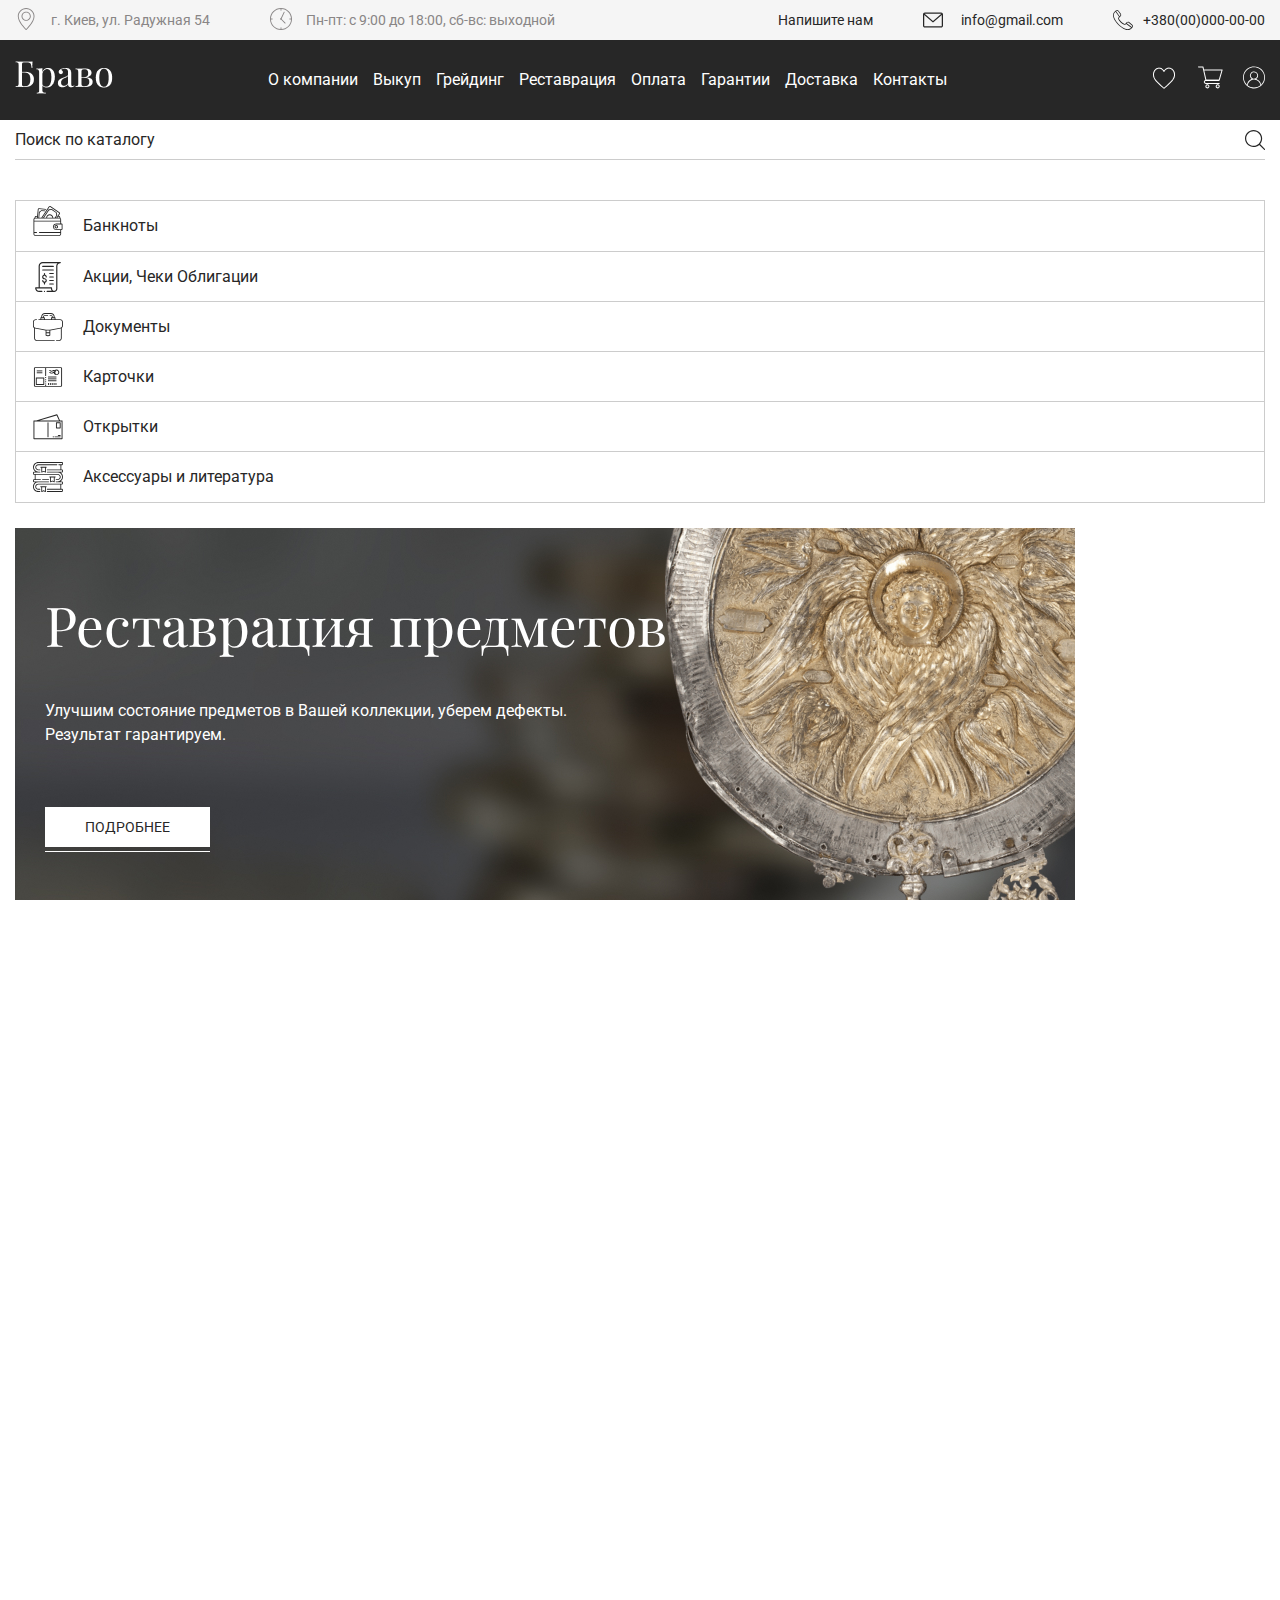
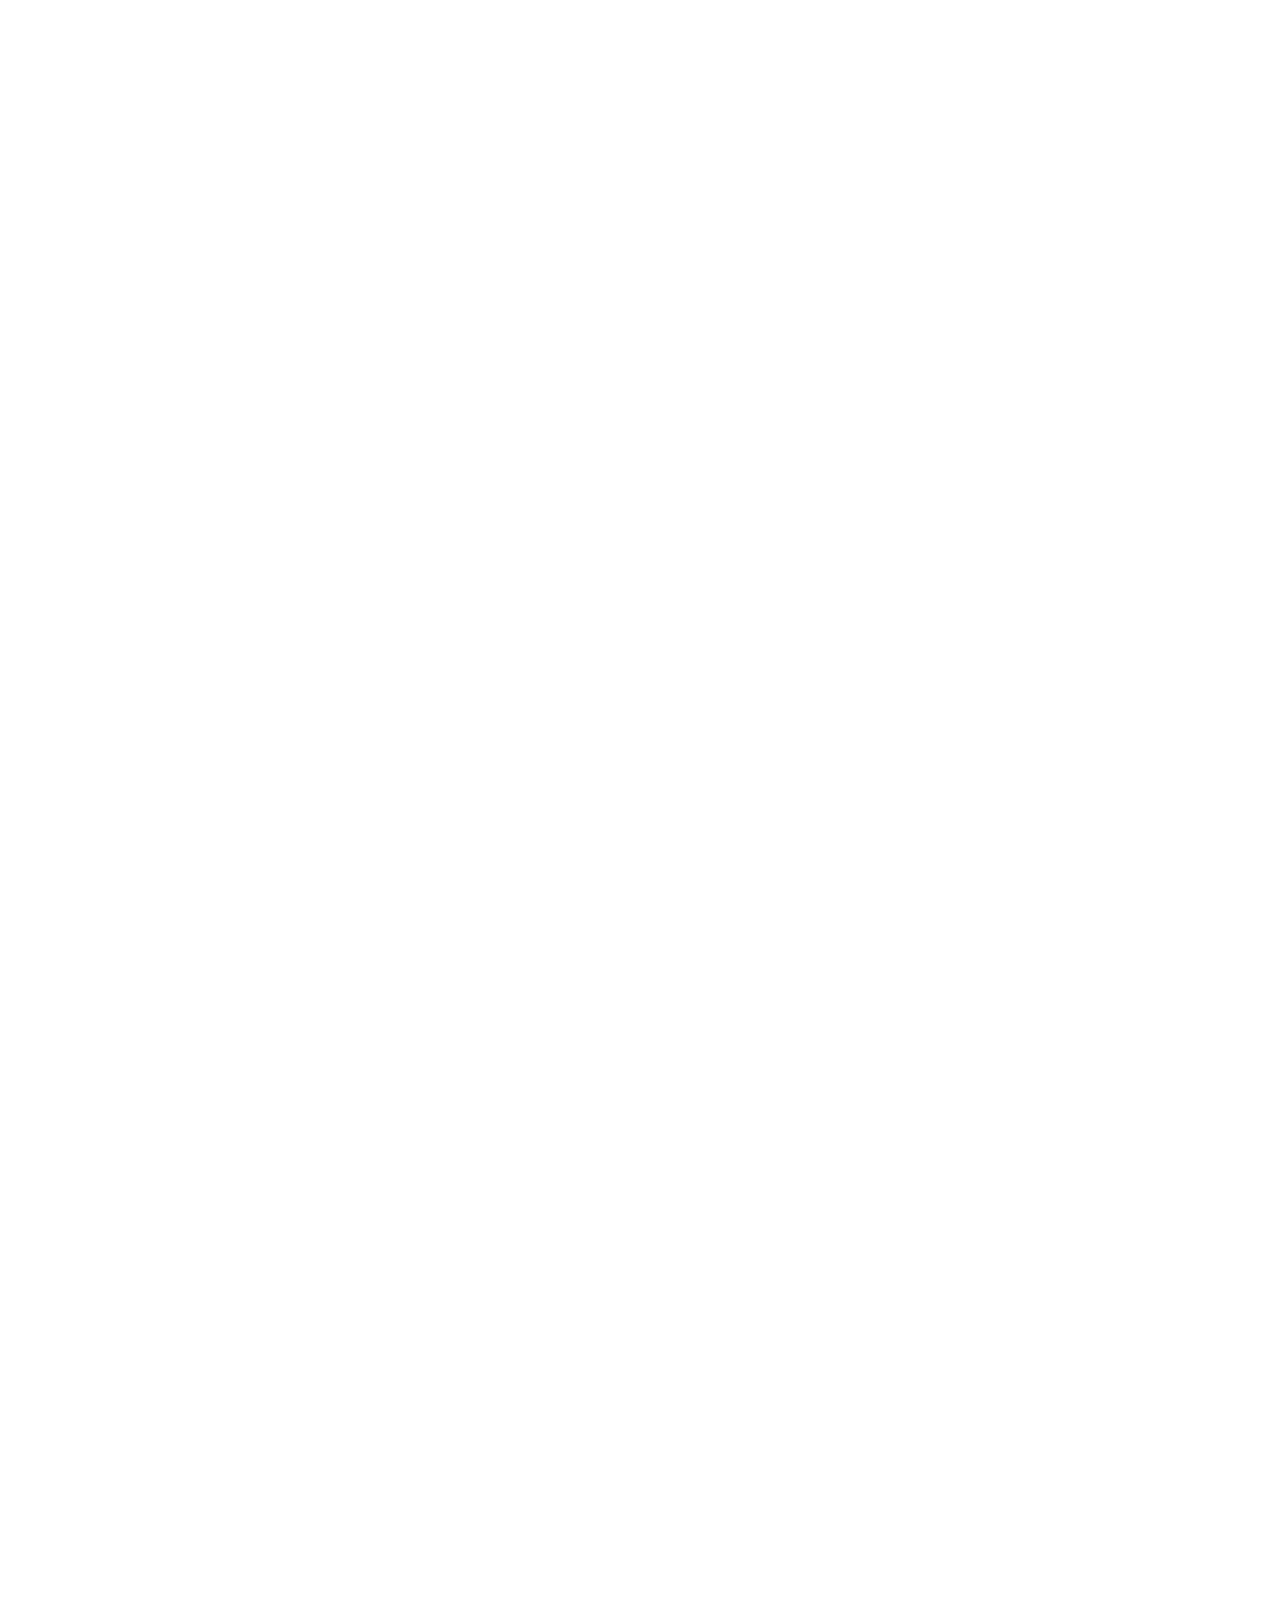
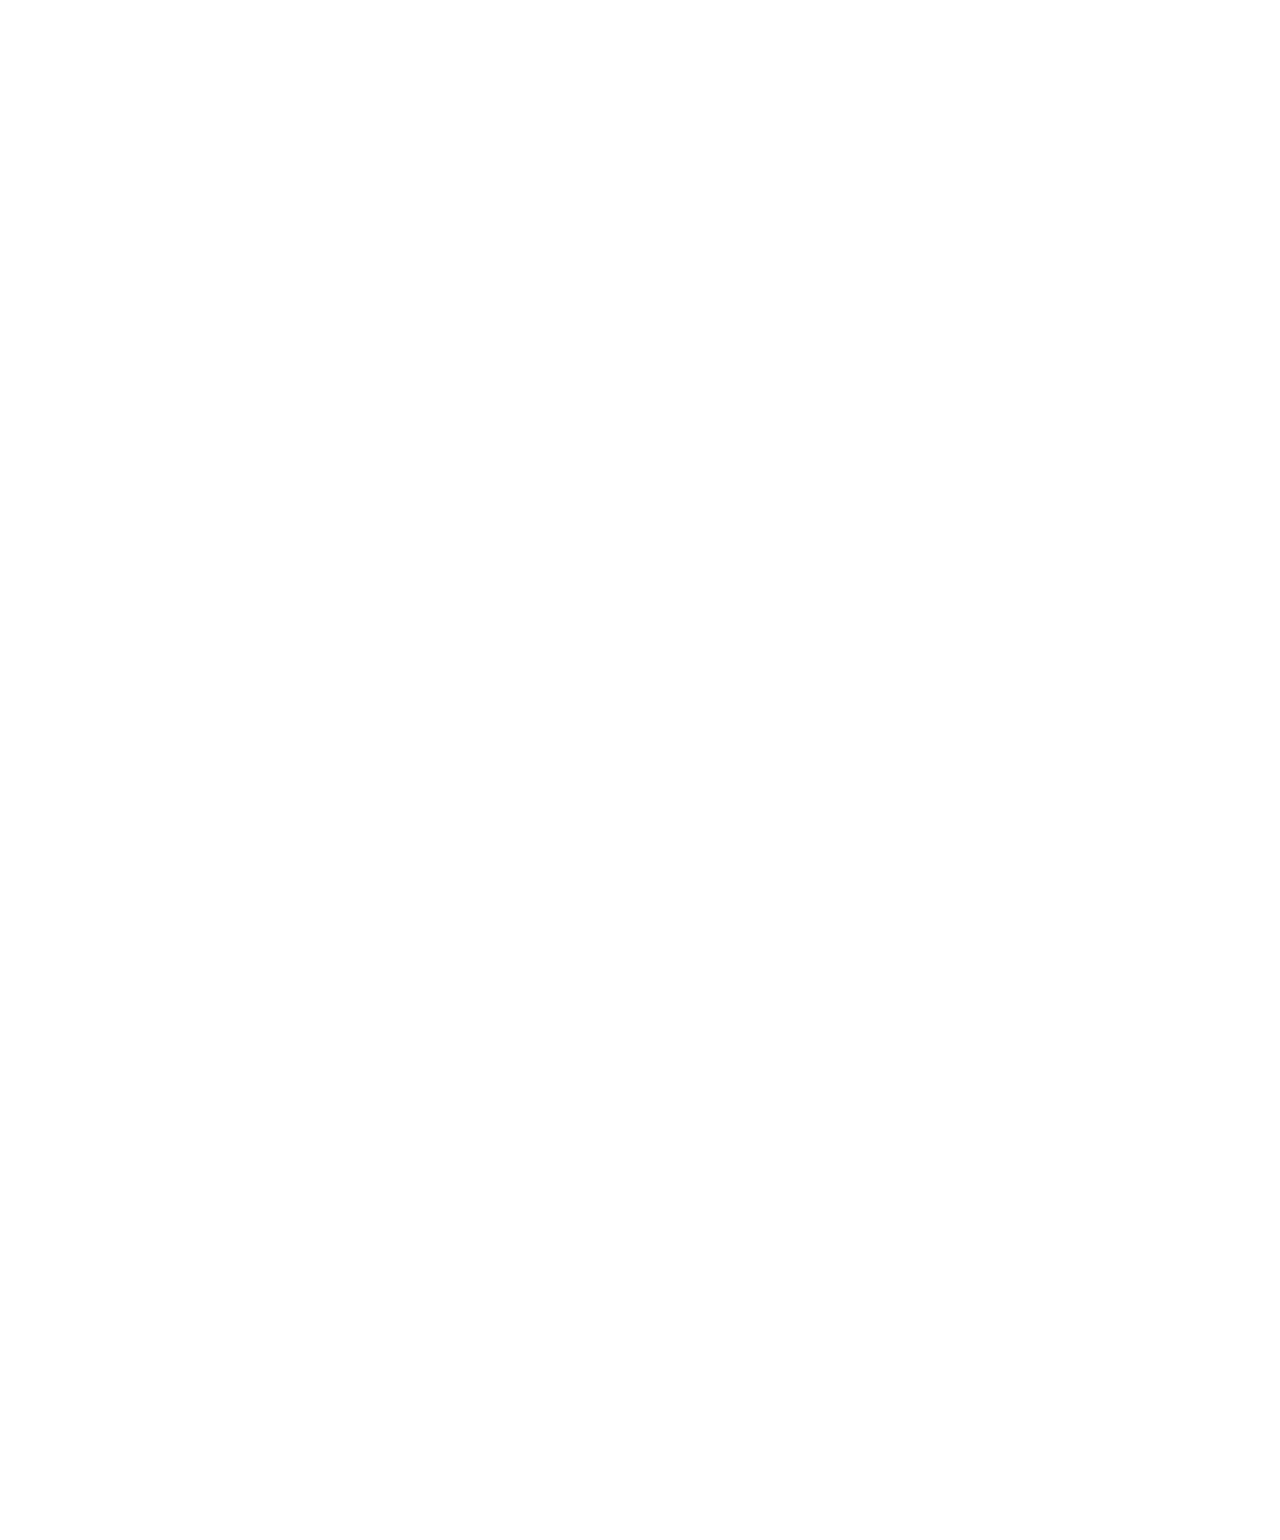
==== commit cbfd9d77: "correct adaptive" ====
--- a/index.html
+++ b/index.html
@@ -89,7 +89,8 @@
           <div class="top__wrapper">
             <div class="top__list">
               <a href="#" class="top__list-item main-list">
-                <svg width="30" height="30" viewBox="0 0 30 30" fill="none" xmlns="http://www.w3.org/2000/svg">
+                <span>
+                   <svg width="30" height="30" viewBox="0 0 30 30" fill="none" xmlns="http://www.w3.org/2000/svg">
                   <g clip-path="url(#clip0)">
                     <path
                       d="M28.5693 17.5719H28.1203V13.5281C28.1203 12.8879 27.8017 12.321 27.3151 11.9766V11.426C27.3151 10.6273 26.6653 9.97756 25.8666 9.97756H25.5314L26.814 8.09553C27.2439 7.46471 27.0804 6.60168 26.4496 6.17172L17.7466 0.240864C17.441 0.0325632 17.0727 -0.0443118 16.7092 0.024653C16.3458 0.0935007 16.031 0.299692 15.8228 0.605317L8.311 11.6281H6.22066L6.72498 6.52288C6.73066 6.46534 6.76805 6.41547 6.8202 6.39584C7.46994 6.15086 8.03303 5.69336 8.40568 5.10766C8.43504 5.06155 8.49041 5.03518 8.54772 5.04098L11.8263 5.36489C12.0614 5.38768 12.2705 5.21647 12.2937 4.98151C12.3169 4.74655 12.1453 4.53731 11.9104 4.51411L8.63174 4.1902C8.25117 4.15293 7.88824 4.32831 7.68434 4.6487C7.41035 5.07936 6.99633 5.41569 6.51861 5.59581C6.15902 5.73139 5.91211 6.05436 5.87414 6.43879L5.36156 11.6281H4.81646L5.61404 3.55364C5.64275 3.26301 5.90215 3.0495 6.19313 3.07862L12.8186 3.73311C13.0535 3.75579 13.2628 3.58469 13.286 3.34973C13.3092 3.11477 13.1375 2.90553 12.9026 2.88233L6.27715 2.22784C5.51754 2.15289 4.83826 2.70983 4.7632 3.46956L4.12031 9.97756H3.02549C2.22686 9.97756 1.57705 10.6273 1.57705 11.426V11.8016C0.923672 12.1024 0.46875 12.7629 0.46875 13.5281V28.1C0.46875 29.1477 1.32105 30 2.36877 30H26.2204C27.268 30 28.1203 29.1477 28.1203 28.1V24.0562H28.5693C29.0992 24.0562 29.5303 23.6252 29.5303 23.0953V18.5329C29.5303 18.003 29.0992 17.5719 28.5693 17.5719ZM25.8666 10.8326C26.1939 10.8325 26.4601 11.0988 26.4601 11.4261V11.6439C26.3815 11.6339 26.3016 11.6282 26.2204 11.6282H24.4066L24.9488 10.8326H25.8666ZM16.5292 1.08672C16.6089 0.969829 16.7293 0.890962 16.8683 0.864594C16.9015 0.858325 16.9349 0.855161 16.968 0.855161C17.0733 0.855161 17.1762 0.886684 17.2651 0.94727L25.9681 6.87813C26.2094 7.0426 26.272 7.37272 26.1076 7.61401L23.3721 11.628H22.7156L24.0567 9.66004C24.2742 9.34088 24.2922 8.93471 24.1034 8.59996C23.8525 8.15524 23.7507 7.63159 23.817 7.1254C23.8662 6.74881 23.7005 6.3812 23.3845 6.16592L18.8729 3.09139C18.5569 2.87606 18.1542 2.85631 17.8217 3.03989C17.3749 3.28657 16.8503 3.38342 16.3447 3.31264C15.9697 3.26002 15.5893 3.42936 15.3751 3.74372L10.0021 11.6281H9.34559L16.5292 1.08672ZM16.7175 8.34596C14.8559 8.34596 13.3278 9.7975 13.2033 11.6281H11.0365L16.0814 4.22518C16.0815 4.22518 16.0815 4.22518 16.0815 4.22518C16.1101 4.18305 16.1576 4.15797 16.2064 4.15797C16.2129 4.15797 16.2195 4.15844 16.226 4.15932C16.9137 4.25553 17.6271 4.12393 18.2348 3.78836C18.2827 3.76188 18.3441 3.76569 18.3914 3.79791L22.9031 6.8725C22.9503 6.90473 22.9763 6.96051 22.9692 7.01465C22.8792 7.70307 23.0176 8.41522 23.3588 9.02002C23.3861 9.0686 23.3828 9.13082 23.3503 9.17858L21.6811 11.628H20.2319C20.1073 9.7975 18.5792 8.34596 16.7175 8.34596ZM19.3746 11.6281H14.0605C14.1829 10.2694 15.3275 9.20096 16.7175 9.20096C18.1076 9.2009 19.2522 10.2694 19.3746 11.6281ZM2.43199 11.426C2.43199 11.0987 2.69818 10.8324 3.02549 10.8324H4.03588L3.9573 11.6281H2.43199V11.426ZM1.32369 13.5281C1.32369 12.9518 1.7925 12.483 2.36877 12.483H26.2204C26.7966 12.483 27.2654 12.9518 27.2654 13.5281V14.7142H1.32369V13.5281ZM27.2654 28.1C27.2654 28.6762 26.7966 29.145 26.2204 29.145H2.36877C1.7925 29.145 1.32369 28.6762 1.32369 28.1V26.9139H3.62889C3.86502 26.9139 4.05633 26.7225 4.05633 26.4864C4.05633 26.2503 3.86496 26.059 3.62889 26.059H1.32369V15.5692H27.2654V17.5719H23.201H23.2009C21.9203 17.5719 20.811 18.3184 20.2845 19.3989C20.2828 19.4025 20.2808 19.4061 20.2789 19.4097C20.2745 19.4189 20.2706 19.4284 20.2663 19.4377C20.2036 19.5709 20.1491 19.7088 20.1047 19.851C20.1046 19.8514 20.1045 19.8518 20.1044 19.8522C20.0098 20.1562 19.9587 20.4793 19.9587 20.8141C19.9587 22.6018 21.4131 24.0562 23.2008 24.0562H23.2009H27.2653V26.059H6.36604C6.1299 26.059 5.93859 26.2503 5.93859 26.4864C5.93859 26.7225 6.12996 26.9139 6.36604 26.9139H27.2654V28.1ZM28.6754 23.0952C28.6754 23.1537 28.6278 23.2013 28.5693 23.2013H23.201C22.296 23.2013 21.507 22.6951 21.1023 21.951C21.0839 21.9172 21.0663 21.8829 21.0495 21.8481C21.0159 21.7786 20.9856 21.7072 20.9589 21.634C20.865 21.3782 20.8138 21.102 20.8138 20.8141C20.8138 20.5261 20.8651 20.2499 20.9589 19.9941C20.9857 19.921 21.016 19.8496 21.0495 19.78C21.0663 19.7453 21.0839 19.7109 21.1023 19.6771C21.507 18.933 22.296 18.4268 23.201 18.4268H28.5693C28.6277 18.4268 28.6754 18.4744 28.6754 18.5329V23.0952Z"
@@ -104,7 +105,9 @@
                     </clipPath>
                   </defs>
                 </svg>
-                Банкноты</a>
+                </span>               
+                Банкноты
+              </a>
               <a class="top__list-item main-list" href="promotion.html">
                 <svg width="30" height="30" viewBox="0 0 30 30" fill="none" xmlns="http://www.w3.org/2000/svg">
                   <path
@@ -135,7 +138,8 @@
                     d="M6.21094 30H8.84766C9.17127 30 9.43359 29.7377 9.43359 29.4141C9.43359 29.0904 9.17127 28.8281 8.84766 28.8281H6.21094C4.79613 28.8281 3.61236 27.82 3.34008 26.4844H17.9297V26.7773C17.9297 27.5558 18.2071 28.2705 18.6683 28.8281H14.1211C13.7975 28.8281 13.5352 29.0904 13.5352 29.4141C13.5352 29.7377 13.7975 30 14.1211 30H21.1523C22.9293 30 24.375 28.5543 24.375 26.7773C24.375 25.9627 24.375 5.35693 24.375 4.10156C24.375 2.48145 25.6859 1.17188 27.3047 1.17188C27.6283 1.17188 27.8906 0.909551 27.8906 0.585938C27.8906 0.262324 27.6283 0 27.3047 0H9.72656C7.46496 0 5.625 1.83996 5.625 4.10156V25.3125H2.69531C2.3717 25.3125 2.10938 25.5748 2.10938 25.8984C2.10938 28.16 3.94934 30 6.21094 30ZM6.79688 4.10156C6.79688 2.48613 8.11113 1.17188 9.72656 1.17129H24.4338C23.6487 1.93898 23.2031 2.98453 23.2031 4.10156V26.7773C23.2031 27.9081 22.2831 28.8281 21.1523 28.8281C20.0215 28.8281 19.1016 27.9081 19.1016 26.7773V25.8984C19.1016 25.5748 18.8392 25.3125 18.5156 25.3125H6.79688V4.10156Z"
                     fill="#272727" />
                 </svg>
-                Акции, Чеки Облигации</a>
+                Акции, Чеки Облигации
+              </a>
               <a href="#" class="top__list-item main-list">
                 <svg width="30" height="30" viewBox="0 0 30 30" fill="none" xmlns="http://www.w3.org/2000/svg">
                   <g clip-path="url(#clip0)">
@@ -149,7 +153,8 @@
                     </clipPath>
                   </defs>
                 </svg>
-                Документы</a>
+                Документы
+              </a>
               <a href="#" class="top__list-item main-list">
                 <svg width="30" height="30" viewBox="0 0 30 30" fill="none" xmlns="http://www.w3.org/2000/svg">
                   <path
@@ -176,7 +181,8 @@
                   <path d="M3.75 8.4375H9.375V9.375H3.75V8.4375Z" fill="#272727" />
                   <path d="M3.75 10.3125H9.375V11.25H3.75V10.3125Z" fill="#272727" />
                 </svg>
-                Карточки</a>
+                Карточки
+              </a>
               <a href="#" class="top__list-item main-list">
                 <svg width="30" height="30" viewBox="0 0 30 30" fill="none" xmlns="http://www.w3.org/2000/svg">
                   <path
@@ -198,7 +204,8 @@
                     d="M20.1562 25.3125H20.625C20.7493 25.3125 20.8685 25.2631 20.9565 25.1752C21.0444 25.0873 21.0938 24.9681 21.0938 24.8438C21.0938 24.7194 21.0444 24.6002 20.9565 24.5123C20.8685 24.4244 20.7493 24.375 20.625 24.375H20.1562C20.0319 24.375 19.9127 24.4244 19.8248 24.5123C19.7369 24.6002 19.6875 24.7194 19.6875 24.8438C19.6875 24.9681 19.7369 25.0873 19.8248 25.1752C19.9127 25.2631 20.0319 25.3125 20.1562 25.3125Z"
                     fill="#272727" />
                 </svg>
-                Открытки</a>
+                Открытки
+              </a>
               <a href="#" class="top__list-item main-list">
                 <svg width="30" height="30" viewBox="0 0 30 30" fill="none" xmlns="http://www.w3.org/2000/svg">
                   <g clip-path="url(#clip0)">
@@ -227,30 +234,43 @@
                     </clipPath>
                   </defs>
                 </svg>
-                Аксессуары и литература</a>
-            </div>
-            <div class="slider">
-              <div class="top__slider">
-                <div class="top__slider-item" style="background-image: url(images/content/slider-top.jpg);">
+                Аксессуары и литература
+              </a>
+            </div>
+
+            <div class="top__slider">
+              <div class="top__slider-item">
+                <img src="images/content/slider-top.jpg" alt="">
+                <div class="top__slider-info">
                   <h2 class="top__slider-title title">Реставрация предметов</h2>
                   <p class="top__slider-text">Улучшим состояние предметов в Вашей коллекции, уберем дефекты. Результат
                     гарантируем.</p>
                   <a class="top__slider-btn" href="#">ПОДРОБНЕЕ</a>
                 </div>
-                <div class="top__slider-item" style="background-image: url(images/content/slider-top.jpg);">
-                  <h2 class="top__slider-title">Реставрация предметов</h2>
+
+              </div>
+              <div class="top__slider-item">
+                <img src="images/content/slider-top.jpg" alt="">
+                <div class="top__slider-info">
+                  <h2 class="top__slider-title title">Реставрация предметов</h2>
                   <p class="top__slider-text">Улучшим состояние предметов в Вашей коллекции, уберем дефекты. Результат
                     гарантируем.</p>
                   <a class="top__slider-btn" href="#">ПОДРОБНЕЕ</a>
                 </div>
-                <div class="top__slider-item" style="background-image: url(images/content/slider-top.jpg);">
-                  <h2 class="top__slider-title">Реставрация предметов</h2>
+
+              </div>
+              <div class="top__slider-item">
+                <img src="images/content/slider-top.jpg" alt="">
+                <div class="top__slider-info">
+                  <h2 class="top__slider-title title">Реставрация предметов</h2>
                   <p class="top__slider-text">Улучшим состояние предметов в Вашей коллекции, уберем дефекты. Результат
                     гарантируем.</p>
-                  <a class="top__slider-btn main-btn" href="#">ПОДРОБНЕЕ</a>
-                </div>
-              </div>
-            </div>
+                  <a class="top__slider-btn" href="#">ПОДРОБНЕЕ</a>
+                </div>
+
+              </div>
+            </div>
+
           </div>
         </div>
       </section>
@@ -258,7 +278,7 @@
         <div class="container">
           <div class="container-main">
             <div class="advantages__items">
-              <a class="advantages__item wow animate__animated animate__fadeInUp animate__delay-0.5s" href="#">
+              <a class="advantages__item animate__animated animate__fadeInUp animate__delay-0.5s" href="#">
                 <img src="images/icon/advantages-1.svg" alt="">
                 Доставка по всему миру
               </a>
@@ -266,11 +286,11 @@
                 <img src="images/icon/advantages-2.svg" alt="">
                 Гарантия подлинности
               </a>
-              <a class="advantages__item animate__animated animate__fadeInUp animate__delay-3s" href="#">
+              <a class="advantages__item animate__animated animate__fadeInUp animate__delay-1.5s" href="#">
                 <img src="images/icon/advantages-3.svg" alt="">
                 Наличная и безналичная оплата
               </a>
-              <a class="advantages__item animate__animated animate__fadeInUp animate__delay-4s" href="#">
+              <a class="advantages__item animate__animated animate__fadeInUp animate__delay-2s" href="#">
                 <img src="images/icon/advantages-4.svg" alt="">
                 Представительства в РФ и Европе
               </a>
@@ -285,9 +305,8 @@
               <div class="products__inner-btn">
                 <button class="products__inner-specially">спецпредложения</button>
                 <button class="products__inner-rarity">редкости</button>
-                <button class="products__inner-link main-link">Перейти в каталог
-                  <a href="product-page.html"></a>
-                </button>
+                <a class="products__inner-link main-link" href="product-page.html">Перейти в каталог
+                </a>
               </div>
               <div class="products__items">
                 <div class="products__item">
@@ -384,7 +403,7 @@
           <div class="container-main">
             <div class="main__top top">
               <h3 class="main__top-title title">Главное</h3>
-              <button class="main__top-link main-link">Весь каталог</button>
+              <a class="main__top-link main-link" href="product-page.html">Весь каталог</a>
             </div>
             <div class="main__box">
               <div class="main__box-item" href="#"><svg width="78" height="80" viewBox="0 0 78 80" fill="none"
